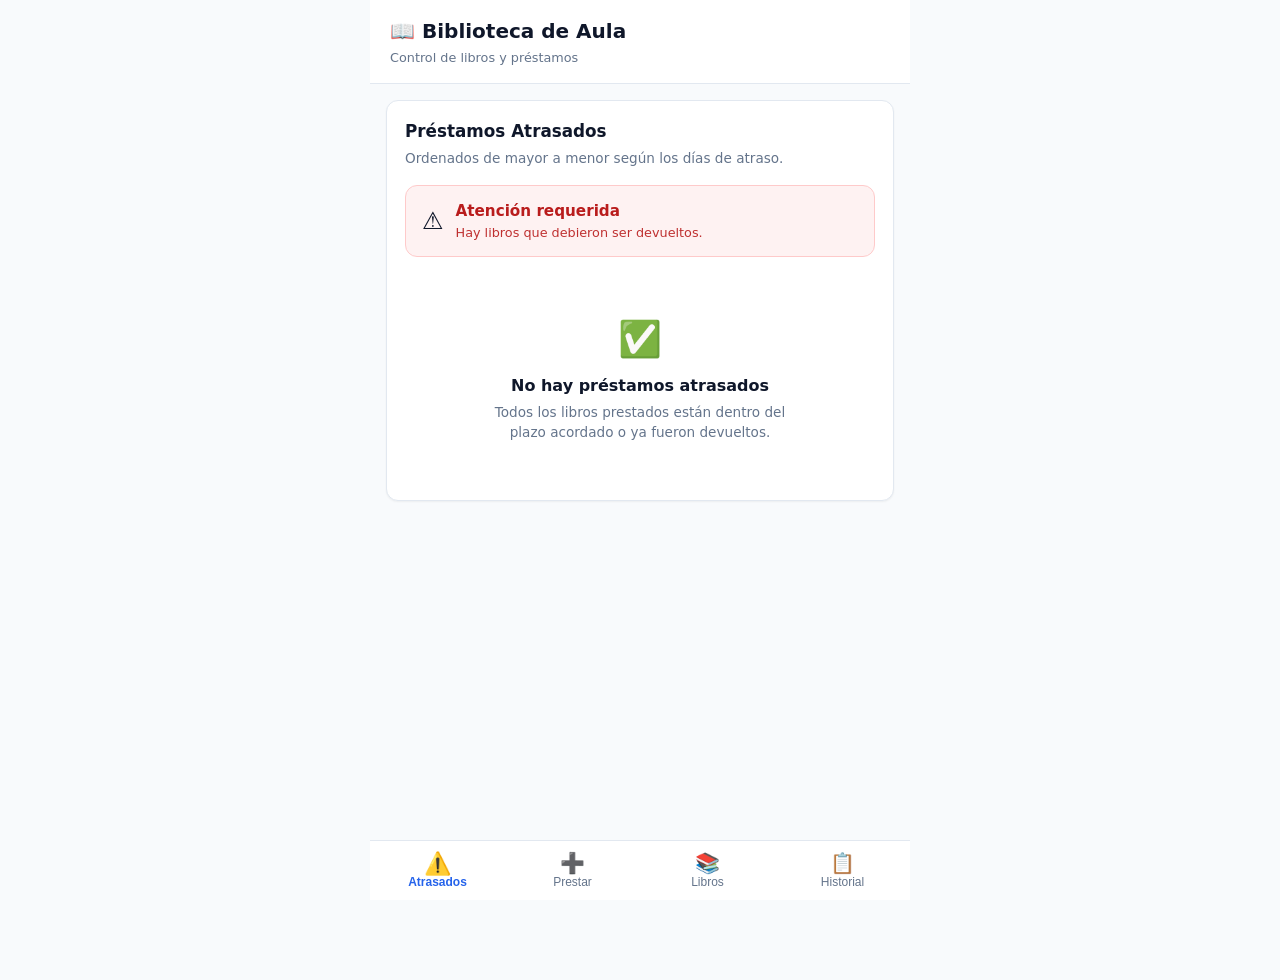
==== index.html @ 641beae8 "feat: initialize library application project Set up project structure, Vite configuration, Tailwind " ====
<!DOCTYPE html>
<html lang="es">
<head>
  <meta charset="UTF-8">
  <meta name="viewport" content="width=device-width, initial-scale=1.0">
  <title>Biblioteca de Aula</title>
  <meta name="description" content="Control de préstamos de libros de aula y seguimiento de atrasos.">
  <meta property="og:title" content="Biblioteca de Aula">
  <meta property="og:description" content="Control de préstamos de libros de aula y seguimiento de atrasos.">
  <meta property="og:type" content="website">
  <meta name="twitter:card" content="summary">

  <!-- Estilos puros sin dependencias externas, listos para GitHub Pages -->
  <link rel="stylesheet" href="./style.css">
</head>
<body>
  <div class="app-container">
    
    <!-- Encabezado principal superior -->
    <header class="header">
      <div class="header-brand">
        <div>
          <h1 class="brand-title">📖 Biblioteca de Aula</h1>
          <p class="brand-subtitle">Control de libros y préstamos</p>
        </div>
        <div id="overdueHeaderBadge" class="overdue-counter-pill hidden">
          <span>⚠️</span>
          <span id="overdueCountText">0 atrasados</span>
        </div>
      </div>
    </header>

    <!-- Notificación emergente temporal (Toast) -->
    <div id="toast" class="toast" role="status" aria-live="polite"></div>

    <!-- Contenido de las Vistas -->
    <main class="main-content">
      
      <!-- ==========================================
           VISTA 1: PRÉSTAMOS ATRASADOS
           ========================================== -->
      <section id="view-atrasados" class="view-panel active">
        <div class="card">
          <h2 class="card-title">Préstamos Atrasados</h2>
          <p class="card-subtitle">Ordenados de mayor a menor según los días de atraso.</p>

          <div id="atrasadosBanner" class="overdue-banner hidden">
            <div class="overdue-banner-icon">⚠️</div>
            <div class="overdue-banner-text">
              <h4 id="atrasadosBannerTitle">Atención requerida</h4>
              <p id="atrasadosBannerDesc">Hay libros que debieron ser devueltos.</p>
            </div>
          </div>

          <!-- Contenedor dinámico de la lista de atrasados -->
          <div id="listaAtrasadosContainer">
            <!-- Se renderiza desde app.js -->
          </div>
        </div>
      </section>

      <!-- ==========================================
           VISTA 2: PRESTAR LIBRO
           ========================================== -->
      <section id="view-prestar" class="view-panel">
        <div class="card">
          <h2 class="card-title">Nuevo Préstamo</h2>
          <p class="card-subtitle">Registrá el préstamo a un estudiante o docente.</p>

          <form id="formPrestar" novalidate>
            <!-- Selección de libro disponible -->
            <div class="form-group">
              <label for="prestamoLibroSelect" class="form-label">
                Libro a prestar <span class="required">*</span>
              </label>
              <select id="prestamoLibroSelect" class="form-select" required>
                <option value="" disabled selected>Seleccioná un libro disponible...</option>
              </select>
              <small id="prestamoLibroHelp" class="item-meta" style="margin-top: 4px; display: block;">
                <!-- Aviso si no hay libros -->
              </small>
            </div>

            <!-- Nombre de la persona -->
            <div class="form-group">
              <label for="prestamoPersona" class="form-label">
                Nombre de la persona <span class="required">*</span>
              </label>
              <input 
                type="text" 
                id="prestamoPersona" 
                class="form-input" 
                placeholder="Ej. Ana García" 
                required 
                autocomplete="off"
              >
            </div>

            <!-- Fechas de préstamo y devolución -->
            <div class="form-row">
              <div class="form-group">
                <label for="prestamoFechaInicio" class="form-label">
                  Fecha de préstamo <span class="required">*</span>
                </label>
                <input 
                  type="date" 
                  id="prestamoFechaInicio" 
                  class="form-input" 
                  required
                >
              </div>

              <div class="form-group">
                <label for="prestamoFechaFin" class="form-label">
                  Fecha de devolución <span class="required">*</span>
                </label>
                <input 
                  type="date" 
                  id="prestamoFechaFin" 
                  class="form-input" 
                  required
                >
              </div>
            </div>

            <!-- Atajos rápidos para fechas útiles en móvil -->
            <div class="form-group">
              <span class="form-label" style="font-size: 0.75rem; color: var(--text-muted);">Atajos para fecha de devolución:</span>
              <div class="date-quick-actions">
                <button type="button" class="btn-quick" id="btnDevAyer">Ayer (para probar atraso)</button>
                <button type="button" class="btn-quick" id="btnDev7Dias">+7 días</button>
                <button type="button" class="btn-quick" id="btnDev14Dias">+14 días</button>
              </div>
            </div>

            <button type="submit" class="btn btn-primary" id="btnGuardarPrestamo">
              Confirmar Préstamo
            </button>
          </form>
        </div>
      </section>

      <!-- ==========================================
           VISTA 3: REGISTRO Y CATÁLOGO DE LIBROS
           ========================================== -->
      <section id="view-libros" class="view-panel">
        <!-- Formulario de nuevo libro -->
        <div class="card">
          <h2 class="card-title">Registrar Libro</h2>
          <p class="card-subtitle">Ingresá los datos del libro para el inventario de aula.</p>

          <form id="formLibro" novalidate>
            <div class="form-row">
              <div class="form-group">
                <label for="libroCodigo" class="form-label">
                  Código <span class="required">*</span>
                </label>
                <input 
                  type="text" 
                  id="libroCodigo" 
                  class="form-input" 
                  placeholder="Ej. LIB-001" 
                  required 
                  autocomplete="off"
                >
              </div>

              <div class="form-group">
                <label for="libroEstado" class="form-label">
                  Estado <span class="required">*</span>
                </label>
                <select id="libroEstado" class="form-select" required>
                  <option value="bueno">Bueno</option>
                  <option value="regular">Regular</option>
                  <option value="dañado">Dañado</option>
                </select>
              </div>
            </div>

            <div class="form-group">
              <label for="libroTitulo" class="form-label">
                Título del libro <span class="required">*</span>
              </label>
              <input 
                type="text" 
                id="libroTitulo" 
                class="form-input" 
                placeholder="Ej. Cien años de soledad" 
                required 
                autocomplete="off"
              >
            </div>

            <div class="form-group">
              <label for="libroAutor" class="form-label">
                Autor <span class="required">*</span>
              </label>
              <input 
                type="text" 
                id="libroAutor" 
                class="form-input" 
                placeholder="Ej. Gabriel García Márquez" 
                required 
                autocomplete="off"
              >
            </div>

            <button type="submit" class="btn btn-primary" id="btnGuardarLibro">
              Guardar Libro
            </button>
          </form>
        </div>

        <!-- Inventario de libros registrados -->
        <div class="card">
          <div style="display: flex; justify-content: space-between; align-items: center; margin-bottom: 12px;">
            <h3 class="card-title" style="margin-bottom: 0;">Libros en el Aula</h3>
            <span id="totalLibrosCount" class="item-meta">0 libros</span>
          </div>
          <div id="listaLibrosContainer">
            <!-- Se renderiza desde app.js -->
          </div>
        </div>
      </section>

      <!-- ==========================================
           VISTA 4: TODOS LOS PRÉSTAMOS (ACTIVOS / HISTORIAL)
           ========================================== -->
      <section id="view-prestamos" class="view-panel">
        <div class="card">
          <h2 class="card-title">Gestión de Préstamos</h2>
          <p class="card-subtitle">Marcá devoluciones y revisá el historial.</p>
          
          <div id="listaTodosPrestamosContainer">
            <!-- Se renderiza desde app.js -->
          </div>
        </div>
      </section>

    </main>

    <!-- Barra de navegación táctil inferior (Bottom Nav) -->
    <nav class="bottom-nav" aria-label="Navegación principal">
      <button type="button" class="nav-tab active" data-view="view-atrasados">
        <span class="tab-icon">⚠️</span>
        <span>Atrasados</span>
        <span id="tabBadgeAtrasados" class="tab-badge hidden">0</span>
      </button>

      <button type="button" class="nav-tab" data-view="view-prestar">
        <span class="tab-icon">➕</span>
        <span>Prestar</span>
      </button>

      <button type="button" class="nav-tab" data-view="view-libros">
        <span class="tab-icon">📚</span>
        <span>Libros</span>
      </button>

      <button type="button" class="nav-tab" data-view="view-prestamos">
        <span class="tab-icon">📋</span>
        <span>Historial</span>
      </button>
    </nav>

  </div>

  <!-- Lógica en JavaScript puro, sin frameworks y sin transpilación -->
  <script src="./app.js"></script>
</body>
</html>
---- style.css ----
/* ==========================================================================
   Biblioteca de Aula - Estilos CSS Puros (style.css)
   Diseñado específicamente para verse bien en celulares y computadoras
   Sin frameworks pesados, 100% compatible con GitHub Pages
   ========================================================================== */

:root {
  /* Paleta de colores sobria y accesible */
  --bg-app: #f8fafc;
  --surface: #ffffff;
  --surface-alt: #f1f5f9;
  --border: #e2e8f0;
  --border-focus: #3b82f6;
  
  --text-main: #0f172a;
  --text-muted: #64748b;
  --text-light: #94a3b8;

  --primary: #2563eb;
  --primary-hover: #1d4ed8;
  --primary-contrast: #ffffff;

  --danger-bg: #fef2f2;
  --danger-text: #b91c1c;
  --danger-border: #fecaca;
  --danger-badge: #dc2626;

  --warning-bg: #fffbeb;
  --warning-text: #b45309;
  --warning-border: #fde68a;

  --success-bg: #f0fdf4;
  --success-text: #15803d;
  --success-border: #bbf7d0;

  --shadow-sm: 0 1px 2px 0 rgb(0 0 0 / 0.05);
  --shadow-md: 0 4px 6px -1px rgb(0 0 0 / 0.08), 0 2px 4px -2px rgb(0 0 0 / 0.05);

  --radius-sm: 8px;
  --radius-md: 12px;
  --radius-lg: 16px;
  
  --font-sans: system-ui, -apple-system, BlinkMacSystemFont, "Segoe UI", Roboto, "Helvetica Neue", Arial, sans-serif;
  --font-mono: ui-monospace, SFMono-Regular, Menlo, Monaco, Consolas, monospace;
}

/* Reset básico y prevención de zoom molesto en iOS */
* {
  box-sizing: border-box;
  margin: 0;
  padding: 0;
}

body {
  font-family: var(--font-sans);
  background-color: var(--bg-app);
  color: var(--text-main);
  line-height: 1.5;
  -webkit-font-smoothing: antialiased;
  padding-bottom: 80px; /* Espacio para no tapar contenido con la barra inferior en celular */
}

/* Contenedor central adaptable */
.app-container {
  max-width: 540px; /* Tamaño ideal tipo smartphone o centrado en escritorio */
  margin: 0 auto;
  min-height: 100vh;
  display: flex;
  flex-direction: column;
}

/* Encabezado superior */
.header {
  background-color: var(--surface);
  border-bottom: 1px solid var(--border);
  padding: 16px 20px;
  position: sticky;
  top: 0;
  z-index: 20;
}

.header-brand {
  display: flex;
  align-items: center;
  justify-content: space-between;
}

.brand-title {
  font-size: 1.25rem;
  font-weight: 700;
  color: var(--text-main);
  display: flex;
  align-items: center;
  gap: 8px;
}

.brand-subtitle {
  font-size: 0.8rem;
  color: var(--text-muted);
  margin-top: 2px;
}

.overdue-counter-pill {
  background-color: var(--danger-bg);
  color: var(--danger-text);
  border: 1px solid var(--danger-border);
  font-size: 0.8rem;
  font-weight: 600;
  padding: 4px 10px;
  border-radius: 9999px;
  display: inline-flex;
  align-items: center;
  gap: 6px;
}

.overdue-counter-pill.hidden {
  display: none;
}

/* Contenido principal */
.main-content {
  padding: 16px;
  flex: 1;
}

/* Vistas / Secciones */
.view-panel {
  display: none;
  animation: fadeIn 0.15s ease-out;
}

.view-panel.active {
  display: block;
}

@keyframes fadeIn {
  from { opacity: 0; transform: translateY(4px); }
  to { opacity: 1; transform: translateY(0); }
}

/* Tarjetas */
.card {
  background-color: var(--surface);
  border: 1px solid var(--border);
  border-radius: var(--radius-md);
  padding: 18px;
  margin-bottom: 16px;
  box-shadow: var(--shadow-sm);
}

.card-title {
  font-size: 1.05rem;
  font-weight: 600;
  color: var(--text-main);
  margin-bottom: 4px;
}

.card-subtitle {
  font-size: 0.85rem;
  color: var(--text-muted);
  margin-bottom: 16px;
}

/* Formularios y campos de entrada */
.form-group {
  margin-bottom: 14px;
}

.form-label {
  display: block;
  font-size: 0.875rem;
  font-weight: 500;
  color: var(--text-main);
  margin-bottom: 6px;
}

.form-label .required {
  color: var(--danger-badge);
}

/* Inputs con font-size de 16px mínimo para evitar que Safari en iOS haga zoom al tocarlos */
.form-input,
.form-select {
  width: 100%;
  font-size: 16px;
  font-family: inherit;
  padding: 10px 12px;
  border: 1px solid var(--border);
  border-radius: var(--radius-sm);
  background-color: var(--surface);
  color: var(--text-main);
  transition: border-color 0.15s ease;
  min-height: 44px; /* Hitbox táctil recomendada para celular */
}

.form-input:focus,
.form-select:focus {
  outline: none;
  border-color: var(--border-focus);
  box-shadow: 0 0 0 3px rgba(59, 130, 246, 0.15);
}

.form-row {
  display: grid;
  grid-template-columns: 1fr 1fr;
  gap: 12px;
}

/* Atajos rápidos para fechas en móvil */
.date-quick-actions {
  display: flex;
  gap: 8px;
  margin-top: 6px;
  flex-wrap: wrap;
}

.btn-quick {
  background: var(--surface-alt);
  border: 1px solid var(--border);
  color: var(--text-muted);
  font-size: 0.75rem;
  padding: 4px 8px;
  border-radius: var(--radius-sm);
  cursor: pointer;
  min-height: 32px;
}

.btn-quick:active {
  background: var(--border);
}

/* Botones principales y secundarios (tamaño táctil mínimo 44px) */
.btn {
  display: inline-flex;
  align-items: center;
  justify-content: center;
  width: 100%;
  min-height: 46px;
  padding: 10px 16px;
  font-size: 0.95rem;
  font-weight: 600;
  border-radius: var(--radius-sm);
  border: none;
  cursor: pointer;
  transition: background-color 0.15s ease, transform 0.05s ease;
  text-decoration: none;
}

.btn:active {
  transform: scale(0.99);
}

.btn-primary {
  background-color: var(--primary);
  color: var(--primary-contrast);
}

.btn-primary:hover {
  background-color: var(--primary-hover);
}

.btn-outline {
  background-color: transparent;
  border: 1px solid var(--border);
  color: var(--text-main);
}

.btn-outline:active {
  background-color: var(--surface-alt);
}

.btn-success {
  background-color: var(--success-bg);
  border: 1px solid var(--success-border);
  color: var(--success-text);
  font-size: 0.85rem;
  min-height: 38px;
  width: auto;
  padding: 6px 12px;
}

.btn-success:active {
  background-color: #dcfce7;
}

/* Notificación flotante de feedback */
.toast {
  position: fixed;
  top: 16px;
  left: 50%;
  transform: translateX(-50%);
  background-color: #1e293b;
  color: #ffffff;
  padding: 10px 18px;
  border-radius: 9999px;
  font-size: 0.875rem;
  font-weight: 500;
  box-shadow: var(--shadow-md);
  z-index: 100;
  opacity: 0;
  pointer-events: none;
  transition: opacity 0.2s ease, top 0.2s ease;
}

.toast.show {
  opacity: 1;
  top: 24px;
}

/* Lista de Atrasados */
.overdue-banner {
  background-color: var(--danger-bg);
  border: 1px solid var(--danger-border);
  border-radius: var(--radius-md);
  padding: 14px 16px;
  margin-bottom: 16px;
  display: flex;
  align-items: center;
  gap: 12px;
}

.overdue-banner-icon {
  font-size: 1.5rem;
  line-height: 1;
}

.overdue-banner-text h4 {
  font-size: 0.95rem;
  font-weight: 700;
  color: var(--danger-text);
}

.overdue-banner-text p {
  font-size: 0.8rem;
  color: var(--danger-text);
  opacity: 0.9;
}

/* Ítems de listas (Libros, Préstamos, Atrasos) */
.item-card {
  background-color: var(--surface);
  border: 1px solid var(--border);
  border-radius: var(--radius-md);
  padding: 14px;
  margin-bottom: 10px;
  display: flex;
  flex-direction: column;
  gap: 10px;
  box-shadow: var(--shadow-sm);
}

.item-card.is-overdue {
  border-left: 5px solid var(--danger-badge);
}

.item-header {
  display: flex;
  align-items: flex-start;
  justify-content: space-between;
  gap: 8px;
}

.item-title {
  font-size: 0.95rem;
  font-weight: 600;
  color: var(--text-main);
  line-height: 1.3;
}

.item-badge-danger {
  background-color: var(--danger-bg);
  color: var(--danger-badge);
  border: 1px solid var(--danger-border);
  font-weight: 700;
  font-size: 0.8rem;
  padding: 3px 8px;
  border-radius: 6px;
  white-space: nowrap;
  font-variant-numeric: tabular-nums;
}

.item-meta {
  font-size: 0.825rem;
  color: var(--text-muted);
  display: flex;
  flex-wrap: wrap;
  align-items: center;
  gap: 6px;
}

.item-meta-separator {
  color: var(--text-light);
}

.code-tag {
  font-family: var(--font-mono);
  background: var(--surface-alt);
  padding: 1px 6px;
  border-radius: 4px;
  font-size: 0.8rem;
  color: var(--text-main);
  border: 1px solid var(--border);
}

/* Estado de los libros */
.status-badge {
  font-size: 0.75rem;
  font-weight: 600;
  padding: 2px 8px;
  border-radius: 4px;
  text-transform: capitalize;
}

.status-bueno {
  background-color: var(--success-bg);
  color: var(--success-text);
  border: 1px solid var(--success-border);
}

.status-regular {
  background-color: var(--warning-bg);
  color: var(--warning-text);
  border: 1px solid var(--warning-border);
}

.status-dañado {
  background-color: var(--danger-bg);
  color: var(--danger-text);
  border: 1px solid var(--danger-border);
}

.item-actions {
  display: flex;
  justify-content: flex-end;
  border-top: 1px solid var(--surface-alt);
  padding-top: 8px;
  margin-top: 2px;
}

/* Estados vacíos */
.empty-state {
  text-align: center;
  padding: 40px 20px;
  color: var(--text-muted);
}

.empty-state-icon {
  font-size: 2.2rem;
  margin-bottom: 8px;
}

.empty-state-title {
  font-size: 1rem;
  font-weight: 600;
  color: var(--text-main);
  margin-bottom: 4px;
}

.empty-state-desc {
  font-size: 0.85rem;
  max-width: 320px;
  margin: 0 auto;
}

/* Barra de navegación inferior móvil (Bottom Nav Bar) */
.bottom-nav {
  position: fixed;
  bottom: 0;
  left: 0;
  right: 0;
  background-color: var(--surface);
  border-top: 1px solid var(--border);
  display: grid;
  grid-template-columns: repeat(4, 1fr);
  height: 60px;
  z-index: 30;
  max-width: 540px;
  margin: 0 auto;
}

.nav-tab {
  background: none;
  border: none;
  color: var(--text-muted);
  display: flex;
  flex-direction: column;
  align-items: center;
  justify-content: center;
  font-size: 0.75rem;
  font-weight: 500;
  cursor: pointer;
  padding: 6px 2px;
  position: relative;
  transition: color 0.15s ease;
  min-height: 48px;
}

.nav-tab .tab-icon {
  font-size: 1.25rem;
  line-height: 1;
  margin-bottom: 2px;
}

.nav-tab.active {
  color: var(--primary);
  font-weight: 700;
}

.nav-tab.active .tab-icon {
  transform: scale(1.1);
}

/* Badge de atrasos en la pestaña */
.tab-badge {
  position: absolute;
  top: 4px;
  right: calc(50% - 18px);
  background-color: var(--danger-badge);
  color: #ffffff;
  font-size: 0.7rem;
  font-weight: 700;
  min-width: 18px;
  height: 18px;
  border-radius: 9999px;
  display: flex;
  align-items: center;
  justify-content: center;
  padding: 0 4px;
}

.tab-badge.hidden {
  display: none;
}
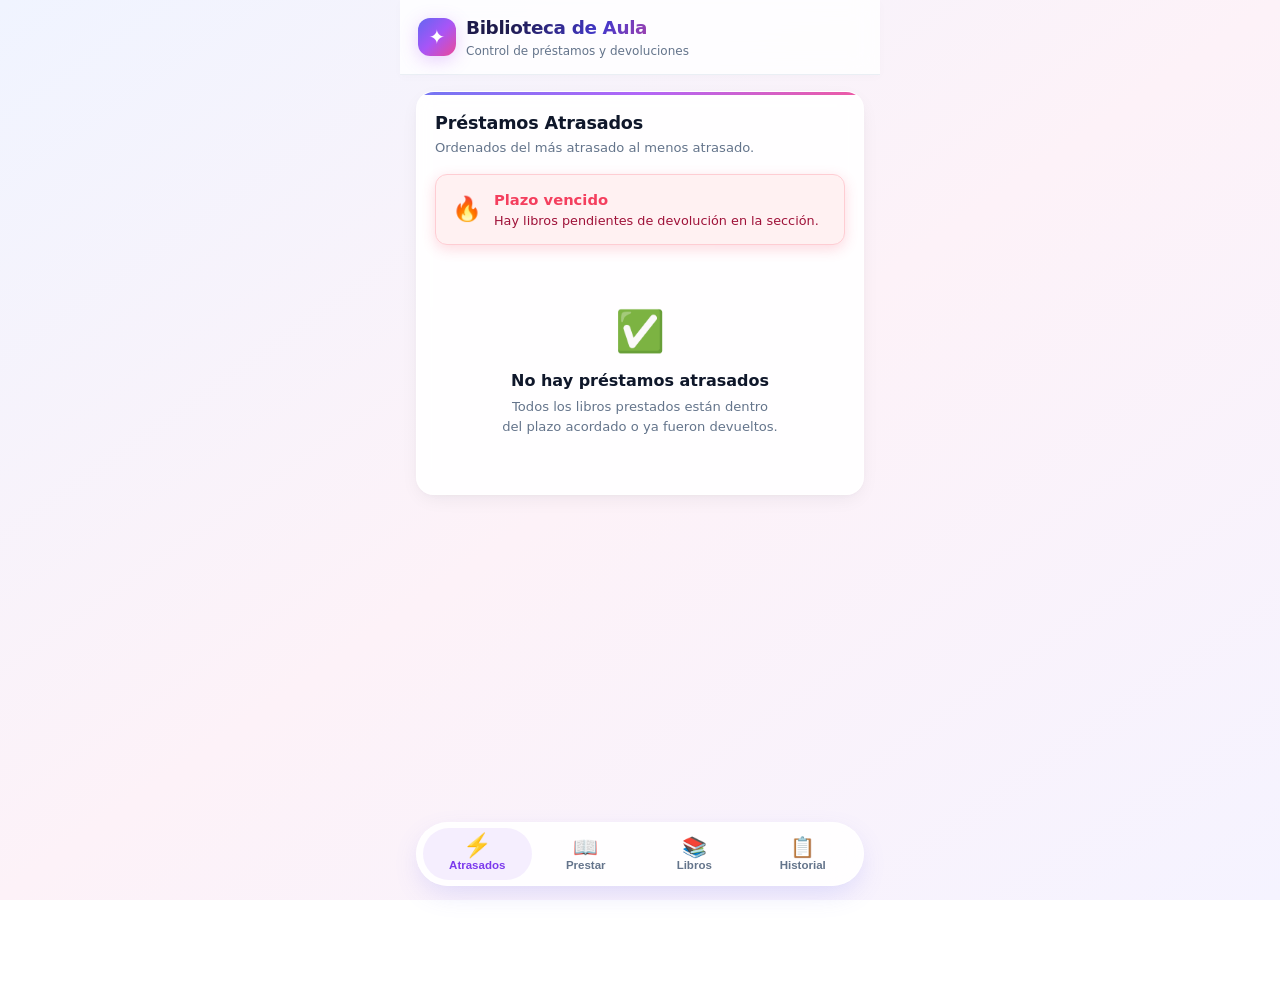
==== commit f2c9b220: "feat: redesign UI with modern anime aesthetic Update the interface to a mobile-first, anime-inspired" ====
--- a/index.html
+++ b/index.html
@@ -2,13 +2,19 @@
 <html lang="es">
 <head>
   <meta charset="UTF-8">
-  <meta name="viewport" content="width=device-width, initial-scale=1.0">
+  <meta name="viewport" content="width=device-width, initial-scale=1.0, maximum-scale=1.0, user-scalable=no">
   <title>Biblioteca de Aula</title>
-  <meta name="description" content="Control de préstamos de libros de aula y seguimiento de atrasos.">
+  <meta name="description" content="Control de libros de aula y seguimiento de atrasos con estética anime moderna.">
   <meta property="og:title" content="Biblioteca de Aula">
-  <meta property="og:description" content="Control de préstamos de libros de aula y seguimiento de atrasos.">
+  <meta property="og:description" content="Control de libros de aula y seguimiento de atrasos con estética anime moderna.">
   <meta property="og:type" content="website">
   <meta name="twitter:card" content="summary">
+
+  <!-- Configuración Android Web App / PWA Ready -->
+  <meta name="theme-color" content="#7c3aed">
+  <meta name="mobile-web-app-capable" content="yes">
+  <meta name="apple-mobile-web-app-capable" content="yes">
+  <meta name="apple-mobile-web-app-status-bar-style" content="default">
 
   <!-- Estilos puros sin dependencias externas, listos para GitHub Pages -->
   <link rel="stylesheet" href="./style.css">
@@ -16,21 +22,24 @@
 <body>
   <div class="app-container">
     
-    <!-- Encabezado principal superior -->
+    <!-- Encabezado superior Android Top App Bar -->
     <header class="header">
       <div class="header-brand">
-        <div>
-          <h1 class="brand-title">📖 Biblioteca de Aula</h1>
-          <p class="brand-subtitle">Control de libros y préstamos</p>
+        <div class="brand-wrapper">
+          <div class="brand-icon-anime" aria-hidden="true">✦</div>
+          <div>
+            <h1 class="brand-title">Biblioteca de Aula</h1>
+            <p class="brand-subtitle">Control de préstamos y devoluciones</p>
+          </div>
         </div>
         <div id="overdueHeaderBadge" class="overdue-counter-pill hidden">
-          <span>⚠️</span>
+          <span>⚡</span>
           <span id="overdueCountText">0 atrasados</span>
         </div>
       </div>
     </header>
 
-    <!-- Notificación emergente temporal (Toast) -->
+    <!-- Notificación emergente flotante (Toast) -->
     <div id="toast" class="toast" role="status" aria-live="polite"></div>
 
     <!-- Contenido de las Vistas -->
@@ -42,19 +51,19 @@
       <section id="view-atrasados" class="view-panel active">
         <div class="card">
           <h2 class="card-title">Préstamos Atrasados</h2>
-          <p class="card-subtitle">Ordenados de mayor a menor según los días de atraso.</p>
+          <p class="card-subtitle">Ordenados del más atrasado al menos atrasado.</p>
 
           <div id="atrasadosBanner" class="overdue-banner hidden">
-            <div class="overdue-banner-icon">⚠️</div>
+            <div class="overdue-banner-icon">🔥</div>
             <div class="overdue-banner-text">
-              <h4 id="atrasadosBannerTitle">Atención requerida</h4>
-              <p id="atrasadosBannerDesc">Hay libros que debieron ser devueltos.</p>
+              <h4 id="atrasadosBannerTitle">Plazo vencido</h4>
+              <p id="atrasadosBannerDesc">Hay libros pendientes de devolución en la sección.</p>
             </div>
           </div>
 
           <!-- Contenedor dinámico de la lista de atrasados -->
           <div id="listaAtrasadosContainer">
-            <!-- Se renderiza desde app.js -->
+            <!-- Renderizado dinámicamente desde app.js -->
           </div>
         </div>
       </section>
@@ -65,7 +74,7 @@
       <section id="view-prestar" class="view-panel">
         <div class="card">
           <h2 class="card-title">Nuevo Préstamo</h2>
-          <p class="card-subtitle">Registrá el préstamo a un estudiante o docente.</p>
+          <p class="card-subtitle">Asigná un libro disponible a un estudiante.</p>
 
           <form id="formPrestar" novalidate>
             <!-- Selección de libro disponible -->
@@ -77,7 +86,7 @@
                 <option value="" disabled selected>Seleccioná un libro disponible...</option>
               </select>
               <small id="prestamoLibroHelp" class="item-meta" style="margin-top: 4px; display: block;">
-                <!-- Aviso si no hay libros -->
+                <!-- Aviso de disponibilidad -->
               </small>
             </div>
 
@@ -125,9 +134,9 @@
 
             <!-- Atajos rápidos para fechas útiles en móvil -->
             <div class="form-group">
-              <span class="form-label" style="font-size: 0.75rem; color: var(--text-muted);">Atajos para fecha de devolución:</span>
+              <span class="form-label" style="font-size: 0.75rem; color: var(--text-muted);">Atajos rápidos de devolución:</span>
               <div class="date-quick-actions">
-                <button type="button" class="btn-quick" id="btnDevAyer">Ayer (para probar atraso)</button>
+                <button type="button" class="btn-quick" id="btnDevAyer">Ayer (probar atraso)</button>
                 <button type="button" class="btn-quick" id="btnDev7Dias">+7 días</button>
                 <button type="button" class="btn-quick" id="btnDev14Dias">+14 días</button>
               </div>
@@ -147,7 +156,7 @@
         <!-- Formulario de nuevo libro -->
         <div class="card">
           <h2 class="card-title">Registrar Libro</h2>
-          <p class="card-subtitle">Ingresá los datos del libro para el inventario de aula.</p>
+          <p class="card-subtitle">Añadí un nuevo ejemplar al catálogo del aula.</p>
 
           <form id="formLibro" novalidate>
             <div class="form-row">
@@ -214,41 +223,41 @@
         <!-- Inventario de libros registrados -->
         <div class="card">
           <div style="display: flex; justify-content: space-between; align-items: center; margin-bottom: 12px;">
-            <h3 class="card-title" style="margin-bottom: 0;">Libros en el Aula</h3>
+            <h3 class="card-title" style="margin-bottom: 0;">Libros del Aula</h3>
             <span id="totalLibrosCount" class="item-meta">0 libros</span>
           </div>
           <div id="listaLibrosContainer">
-            <!-- Se renderiza desde app.js -->
-          </div>
-        </div>
-      </section>
-
-      <!-- ==========================================
-           VISTA 4: TODOS LOS PRÉSTAMOS (ACTIVOS / HISTORIAL)
+            <!-- Renderizado dinámicamente desde app.js -->
+          </div>
+        </div>
+      </section>
+
+      <!-- ==========================================
+           VISTA 4: TODOS LOS PRÉSTAMOS (HISTORIAL / ACTIVOS)
            ========================================== -->
       <section id="view-prestamos" class="view-panel">
         <div class="card">
           <h2 class="card-title">Gestión de Préstamos</h2>
-          <p class="card-subtitle">Marcá devoluciones y revisá el historial.</p>
+          <p class="card-subtitle">Marcá devoluciones y visualizá el historial.</p>
           
           <div id="listaTodosPrestamosContainer">
-            <!-- Se renderiza desde app.js -->
+            <!-- Renderizado dinámicamente desde app.js -->
           </div>
         </div>
       </section>
 
     </main>
 
-    <!-- Barra de navegación táctil inferior (Bottom Nav) -->
+    <!-- Barra de navegación táctil estilo Android Floating Pill -->
     <nav class="bottom-nav" aria-label="Navegación principal">
       <button type="button" class="nav-tab active" data-view="view-atrasados">
-        <span class="tab-icon">⚠️</span>
+        <span class="tab-icon">⚡</span>
         <span>Atrasados</span>
         <span id="tabBadgeAtrasados" class="tab-badge hidden">0</span>
       </button>
 
       <button type="button" class="nav-tab" data-view="view-prestar">
-        <span class="tab-icon">➕</span>
+        <span class="tab-icon">📖</span>
         <span>Prestar</span>
       </button>
 
@@ -265,7 +274,7 @@
 
   </div>
 
-  <!-- Lógica en JavaScript puro, sin frameworks y sin transpilación -->
+  <!-- Lógica en JavaScript puro, sin dependencias y sin transpilación -->
   <script src="./app.js"></script>
 </body>
 </html>
--- a/style.css
+++ b/style.css
@@ -1,82 +1,93 @@
 /* ==========================================================================
-   Biblioteca de Aula - Estilos CSS Puros (style.css)
-   Diseñado específicamente para verse bien en celulares y computadoras
-   Sin frameworks pesados, 100% compatible con GitHub Pages
+   Biblioteca de Aula - Estilos Android Innovador / Estilo Anime Moderno
+   Inspirado en interfaces anime contemporáneas (Makoto Shinkai / Persona UI / Cyber-Chic)
+   Optimizada para Android (PWA/Mobile First), táctil y fluida.
    ========================================================================== */
 
 :root {
-  /* Paleta de colores sobria y accesible */
-  --bg-app: #f8fafc;
-  --surface: #ffffff;
-  --surface-alt: #f1f5f9;
-  --border: #e2e8f0;
-  --border-focus: #3b82f6;
-  
+  /* Paleta Anime Moderno: Fondos sutiles, Sakura Pink, Electric Indigo & Mint */
+  --bg-gradient: linear-gradient(145deg, #f0f4ff 0%, #fdf2f8 50%, #f5f3ff 100%);
+  --surface: rgba(255, 255, 255, 0.92);
+  --surface-solid: #ffffff;
+  --surface-glass: rgba(255, 255, 255, 0.78);
+  --border-subtle: rgba(226, 232, 240, 0.85);
+  --border-anime: rgba(147, 51, 234, 0.2);
+
   --text-main: #0f172a;
   --text-muted: #64748b;
   --text-light: #94a3b8;
 
-  --primary: #2563eb;
-  --primary-hover: #1d4ed8;
-  --primary-contrast: #ffffff;
-
-  --danger-bg: #fef2f2;
-  --danger-text: #b91c1c;
-  --danger-border: #fecaca;
-  --danger-badge: #dc2626;
-
+  /* Colores temáticos Anime */
+  --anime-purple: #7c3aed;
+  --anime-pink: #ec4899;
+  --anime-cyan: #06b6d4;
+  --anime-gradient: linear-gradient(135deg, #6366f1 0%, #a855f7 50%, #ec4899 100%);
+  --anime-glow: 0 4px 18px rgba(168, 85, 247, 0.28);
+
+  /* Estados */
+  --danger-main: #f43f5e;
+  --danger-bg: #fff1f2;
+  --danger-border: #fecdd3;
+  --danger-glow: 0 4px 14px rgba(244, 63, 94, 0.2);
+
+  --success-main: #10b981;
+  --success-bg: #ecfdf5;
+  --success-border: #a7f3d0;
+
+  --warning-main: #f59e0b;
   --warning-bg: #fffbeb;
-  --warning-text: #b45309;
   --warning-border: #fde68a;
 
-  --success-bg: #f0fdf4;
-  --success-text: #15803d;
-  --success-border: #bbf7d0;
-
-  --shadow-sm: 0 1px 2px 0 rgb(0 0 0 / 0.05);
-  --shadow-md: 0 4px 6px -1px rgb(0 0 0 / 0.08), 0 2px 4px -2px rgb(0 0 0 / 0.05);
-
-  --radius-sm: 8px;
-  --radius-md: 12px;
-  --radius-lg: 16px;
-  
-  --font-sans: system-ui, -apple-system, BlinkMacSystemFont, "Segoe UI", Roboto, "Helvetica Neue", Arial, sans-serif;
-  --font-mono: ui-monospace, SFMono-Regular, Menlo, Monaco, Consolas, monospace;
-}
-
-/* Reset básico y prevención de zoom molesto en iOS */
+  --radius-xs: 8px;
+  --radius-sm: 12px;
+  --radius-md: 18px;
+  --radius-lg: 24px;
+  --radius-pill: 9999px;
+
+  --shadow-card: 0 6px 20px -4px rgba(15, 23, 42, 0.07), 0 2px 8px -2px rgba(15, 23, 42, 0.04);
+  --shadow-floating: 0 10px 28px -6px rgba(99, 102, 241, 0.22);
+}
+
+/* Reset táctil para Android */
 * {
   box-sizing: border-box;
   margin: 0;
   padding: 0;
+  -webkit-tap-highlight-color: transparent;
 }
 
 body {
-  font-family: var(--font-sans);
-  background-color: var(--bg-app);
+  font-family: system-ui, -apple-system, BlinkMacSystemFont, "Segoe UI", Roboto, "Helvetica Neue", Arial, sans-serif;
+  background: var(--bg-gradient);
+  background-attachment: fixed;
   color: var(--text-main);
+  min-height: 100vh;
   line-height: 1.5;
   -webkit-font-smoothing: antialiased;
-  padding-bottom: 80px; /* Espacio para no tapar contenido con la barra inferior en celular */
-}
-
-/* Contenedor central adaptable */
+  padding-bottom: 96px; /* Espacio para barra de navegación flotante estilo Android */
+}
+
+/* Contenedor central Android */
 .app-container {
-  max-width: 540px; /* Tamaño ideal tipo smartphone o centrado en escritorio */
+  max-width: 480px;
   margin: 0 auto;
   min-height: 100vh;
   display: flex;
   flex-direction: column;
-}
-
-/* Encabezado superior */
+  position: relative;
+}
+
+/* Top App Bar estilo Android con toque Anime */
 .header {
-  background-color: var(--surface);
-  border-bottom: 1px solid var(--border);
-  padding: 16px 20px;
   position: sticky;
   top: 0;
-  z-index: 20;
+  z-index: 30;
+  backdrop-filter: blur(14px);
+  -webkit-backdrop-filter: blur(14px);
+  background: rgba(255, 255, 255, 0.82);
+  border-bottom: 1px solid rgba(226, 232, 240, 0.7);
+  padding: 14px 18px;
+  box-shadow: 0 2px 10px rgba(0, 0, 0, 0.02);
 }
 
 .header-brand {
@@ -85,119 +96,161 @@
   justify-content: space-between;
 }
 
+.brand-wrapper {
+  display: flex;
+  align-items: center;
+  gap: 10px;
+}
+
+.brand-icon-anime {
+  width: 38px;
+  height: 38px;
+  border-radius: var(--radius-sm);
+  background: var(--anime-gradient);
+  display: flex;
+  align-items: center;
+  justify-content: center;
+  font-size: 1.25rem;
+  box-shadow: var(--anime-glow);
+  color: #ffffff;
+}
+
 .brand-title {
-  font-size: 1.25rem;
+  font-size: 1.15rem;
+  font-weight: 800;
+  letter-spacing: -0.02em;
+  background: linear-gradient(120deg, #1e1b4b 20%, #4338ca 60%, #ec4899 100%);
+  -webkit-background-clip: text;
+  -webkit-text-fill-color: transparent;
+}
+
+.brand-subtitle {
+  font-size: 0.75rem;
+  font-weight: 500;
+  color: var(--text-muted);
+}
+
+.overdue-counter-pill {
+  background: var(--danger-bg);
+  color: var(--danger-main);
+  border: 1px solid var(--danger-border);
+  font-size: 0.78rem;
   font-weight: 700;
-  color: var(--text-main);
-  display: flex;
-  align-items: center;
-  gap: 8px;
-}
-
-.brand-subtitle {
-  font-size: 0.8rem;
-  color: var(--text-muted);
-  margin-top: 2px;
-}
-
-.overdue-counter-pill {
-  background-color: var(--danger-bg);
-  color: var(--danger-text);
-  border: 1px solid var(--danger-border);
-  font-size: 0.8rem;
-  font-weight: 600;
   padding: 4px 10px;
-  border-radius: 9999px;
+  border-radius: var(--radius-pill);
   display: inline-flex;
   align-items: center;
   gap: 6px;
+  box-shadow: var(--danger-glow);
+  animation: pulseAnime 2s infinite ease-in-out;
 }
 
 .overdue-counter-pill.hidden {
   display: none;
 }
 
-/* Contenido principal */
+@keyframes pulseAnime {
+  0%, 100% { transform: scale(1); }
+  50% { transform: scale(1.04); }
+}
+
+/* Área de contenido */
 .main-content {
   padding: 16px;
   flex: 1;
 }
 
-/* Vistas / Secciones */
+/* Paneles de vista */
 .view-panel {
   display: none;
-  animation: fadeIn 0.15s ease-out;
+  animation: slideFadeAnime 0.22s cubic-bezier(0.16, 1, 0.3, 1);
 }
 
 .view-panel.active {
   display: block;
 }
 
-@keyframes fadeIn {
-  from { opacity: 0; transform: translateY(4px); }
+@keyframes slideFadeAnime {
+  from { opacity: 0; transform: translateY(8px); }
   to { opacity: 1; transform: translateY(0); }
 }
 
-/* Tarjetas */
+/* Tarjetas Android Glassmorphism con bordes anime suaves */
 .card {
-  background-color: var(--surface);
-  border: 1px solid var(--border);
+  background: var(--surface);
+  backdrop-filter: blur(10px);
+  -webkit-backdrop-filter: blur(10px);
+  border: 1px solid rgba(255, 255, 255, 0.8);
   border-radius: var(--radius-md);
   padding: 18px;
   margin-bottom: 16px;
-  box-shadow: var(--shadow-sm);
+  box-shadow: var(--shadow-card);
+  position: relative;
+  overflow: hidden;
+}
+
+.card::before {
+  content: "";
+  position: absolute;
+  top: 0;
+  left: 0;
+  right: 0;
+  height: 3px;
+  background: var(--anime-gradient);
+  opacity: 0.9;
 }
 
 .card-title {
-  font-size: 1.05rem;
+  font-size: 1.1rem;
+  font-weight: 800;
+  color: var(--text-main);
+  letter-spacing: -0.01em;
+  margin-bottom: 2px;
+}
+
+.card-subtitle {
+  font-size: 0.82rem;
+  color: var(--text-muted);
+  margin-bottom: 16px;
+}
+
+/* Inputs y Selects táctiles estilo Android */
+.form-group {
+  margin-bottom: 14px;
+}
+
+.form-label {
+  display: block;
+  font-size: 0.82rem;
   font-weight: 600;
   color: var(--text-main);
-  margin-bottom: 4px;
-}
-
-.card-subtitle {
-  font-size: 0.85rem;
-  color: var(--text-muted);
-  margin-bottom: 16px;
-}
-
-/* Formularios y campos de entrada */
-.form-group {
-  margin-bottom: 14px;
-}
-
-.form-label {
-  display: block;
-  font-size: 0.875rem;
-  font-weight: 500;
-  color: var(--text-main);
   margin-bottom: 6px;
 }
 
 .form-label .required {
-  color: var(--danger-badge);
-}
-
-/* Inputs con font-size de 16px mínimo para evitar que Safari en iOS haga zoom al tocarlos */
+  color: var(--danger-main);
+  margin-left: 2px;
+}
+
 .form-input,
 .form-select {
   width: 100%;
-  font-size: 16px;
+  font-size: 16px; /* Previene auto-zoom en teléfonos */
   font-family: inherit;
-  padding: 10px 12px;
-  border: 1px solid var(--border);
+  padding: 12px 14px;
+  border: 1.5px solid var(--border-subtle);
   border-radius: var(--radius-sm);
-  background-color: var(--surface);
+  background: var(--surface-solid);
   color: var(--text-main);
-  transition: border-color 0.15s ease;
-  min-height: 44px; /* Hitbox táctil recomendada para celular */
+  min-height: 48px; /* Hitbox estándar de Material You */
+  transition: all 0.2s ease;
 }
 
 .form-input:focus,
 .form-select:focus {
   outline: none;
-  border-color: var(--border-focus);
-  box-shadow: 0 0 0 3px rgba(59, 130, 246, 0.15);
+  border-color: var(--anime-purple);
+  box-shadow: 0 0 0 3px rgba(124, 58, 237, 0.15);
 }
 
 .form-row {
@@ -206,7 +259,7 @@
   gap: 12px;
 }
 
-/* Atajos rápidos para fechas en móvil */
+/* Atajos rápidos para fechas con botones anime pill */
 .date-quick-actions {
   display: flex;
   gap: 8px;
@@ -215,91 +268,251 @@
 }
 
 .btn-quick {
-  background: var(--surface-alt);
-  border: 1px solid var(--border);
-  color: var(--text-muted);
-  font-size: 0.75rem;
-  padding: 4px 8px;
-  border-radius: var(--radius-sm);
+  background: rgba(243, 232, 255, 0.6);
+  border: 1px solid rgba(168, 85, 247, 0.3);
+  color: var(--anime-purple);
+  font-size: 0.78rem;
+  font-weight: 600;
+  padding: 6px 12px;
+  border-radius: var(--radius-pill);
   cursor: pointer;
-  min-height: 32px;
+  min-height: 34px;
+  transition: all 0.15s ease;
 }
 
 .btn-quick:active {
-  background: var(--border);
-}
-
-/* Botones principales y secundarios (tamaño táctil mínimo 44px) */
+  background: var(--anime-purple);
+  color: #ffffff;
+  transform: scale(0.96);
+}
+
+/* Botones principales estilo anime gradient con respuesta háptica visual */
 .btn {
   display: inline-flex;
   align-items: center;
   justify-content: center;
   width: 100%;
-  min-height: 46px;
-  padding: 10px 16px;
+  min-height: 48px;
+  padding: 12px 20px;
   font-size: 0.95rem;
-  font-weight: 600;
+  font-weight: 700;
   border-radius: var(--radius-sm);
   border: none;
   cursor: pointer;
-  transition: background-color 0.15s ease, transform 0.05s ease;
+  letter-spacing: 0.01em;
+  transition: all 0.2s cubic-bezier(0.16, 1, 0.3, 1);
   text-decoration: none;
 }
 
 .btn:active {
-  transform: scale(0.99);
+  transform: scale(0.98);
 }
 
 .btn-primary {
-  background-color: var(--primary);
-  color: var(--primary-contrast);
-}
-
-.btn-primary:hover {
-  background-color: var(--primary-hover);
-}
-
-.btn-outline {
-  background-color: transparent;
-  border: 1px solid var(--border);
-  color: var(--text-main);
-}
-
-.btn-outline:active {
-  background-color: var(--surface-alt);
+  background: var(--anime-gradient);
+  color: #ffffff;
+  box-shadow: var(--anime-glow);
+}
+
+.btn-primary:active {
+  box-shadow: 0 2px 8px rgba(168, 85, 247, 0.4);
 }
 
 .btn-success {
-  background-color: var(--success-bg);
+  background: var(--success-bg);
   border: 1px solid var(--success-border);
-  color: var(--success-text);
-  font-size: 0.85rem;
+  color: var(--success-main);
+  font-size: 0.82rem;
+  font-weight: 700;
   min-height: 38px;
   width: auto;
-  padding: 6px 12px;
+  padding: 6px 14px;
+  border-radius: var(--radius-pill);
 }
 
 .btn-success:active {
-  background-color: #dcfce7;
-}
-
-/* Notificación flotante de feedback */
+  background: #d1fae5;
+  transform: scale(0.96);
+}
+
+/* Banner de alerta anime */
+.overdue-banner {
+  background: var(--danger-bg);
+  border: 1px solid var(--danger-border);
+  border-radius: var(--radius-sm);
+  padding: 14px 16px;
+  margin-bottom: 16px;
+  display: flex;
+  align-items: center;
+  gap: 12px;
+  box-shadow: var(--danger-glow);
+}
+
+.overdue-banner-icon {
+  font-size: 1.5rem;
+  line-height: 1;
+}
+
+.overdue-banner-text h4 {
+  font-size: 0.92rem;
+  font-weight: 800;
+  color: var(--danger-main);
+}
+
+.overdue-banner-text p {
+  font-size: 0.8rem;
+  color: #9f1239;
+}
+
+/* Tarjetas de elementos en lista */
+.item-card {
+  background: var(--surface-solid);
+  border: 1px solid var(--border-subtle);
+  border-radius: var(--radius-sm);
+  padding: 14px 16px;
+  margin-bottom: 12px;
+  display: flex;
+  flex-direction: column;
+  gap: 10px;
+  box-shadow: 0 2px 6px rgba(0, 0, 0, 0.03);
+  transition: transform 0.15s ease;
+}
+
+.item-card.is-overdue {
+  border-left: 4px solid var(--danger-main);
+  background: linear-gradient(90deg, rgba(254, 242, 242, 0.6) 0%, #ffffff 15%);
+}
+
+.item-header {
+  display: flex;
+  align-items: flex-start;
+  justify-content: space-between;
+  gap: 8px;
+}
+
+.item-title {
+  font-size: 0.95rem;
+  font-weight: 700;
+  color: var(--text-main);
+}
+
+.item-badge-danger {
+  background: var(--danger-bg);
+  color: var(--danger-main);
+  border: 1px solid var(--danger-border);
+  font-weight: 800;
+  font-size: 0.78rem;
+  padding: 3px 10px;
+  border-radius: var(--radius-pill);
+  white-space: nowrap;
+  font-variant-numeric: tabular-nums;
+  box-shadow: var(--danger-glow);
+}
+
+.item-meta {
+  font-size: 0.82rem;
+  color: var(--text-muted);
+  display: flex;
+  flex-wrap: wrap;
+  align-items: center;
+  gap: 6px;
+}
+
+.item-meta-separator {
+  color: var(--text-light);
+}
+
+.code-tag {
+  font-family: ui-monospace, monospace;
+  background: #f1f5f9;
+  padding: 2px 8px;
+  border-radius: 6px;
+  font-size: 0.78rem;
+  font-weight: 700;
+  color: #334155;
+  border: 1px solid #cbd5e1;
+}
+
+/* Badges de estado de libros */
+.status-badge {
+  font-size: 0.72rem;
+  font-weight: 700;
+  padding: 2px 8px;
+  border-radius: var(--radius-pill);
+  text-transform: capitalize;
+}
+
+.status-bueno {
+  background: var(--success-bg);
+  color: var(--success-main);
+  border: 1px solid var(--success-border);
+}
+
+.status-regular {
+  background: var(--warning-bg);
+  color: var(--warning-main);
+  border: 1px solid var(--warning-border);
+}
+
+.status-dañado {
+  background: var(--danger-bg);
+  color: var(--danger-main);
+  border: 1px solid var(--danger-border);
+}
+
+.item-actions {
+  display: flex;
+  justify-content: flex-end;
+  border-top: 1px solid rgba(226, 232, 240, 0.6);
+  padding-top: 8px;
+  margin-top: 2px;
+}
+
+/* Estados vacíos */
+.empty-state {
+  text-align: center;
+  padding: 40px 16px;
+  color: var(--text-muted);
+}
+
+.empty-state-icon {
+  font-size: 2.5rem;
+  margin-bottom: 8px;
+}
+
+.empty-state-title {
+  font-size: 1rem;
+  font-weight: 700;
+  color: var(--text-main);
+  margin-bottom: 4px;
+}
+
+.empty-state-desc {
+  font-size: 0.82rem;
+  max-width: 280px;
+  margin: 0 auto;
+}
+
+/* Toast flotante anime */
 .toast {
   position: fixed;
   top: 16px;
   left: 50%;
   transform: translateX(-50%);
-  background-color: #1e293b;
+  background: rgba(15, 23, 42, 0.92);
+  backdrop-filter: blur(12px);
+  -webkit-backdrop-filter: blur(12px);
   color: #ffffff;
-  padding: 10px 18px;
-  border-radius: 9999px;
-  font-size: 0.875rem;
-  font-weight: 500;
-  box-shadow: var(--shadow-md);
+  padding: 10px 20px;
+  border-radius: var(--radius-pill);
+  font-size: 0.85rem;
+  font-weight: 600;
+  box-shadow: 0 8px 24px rgba(0, 0, 0, 0.25);
+  border: 1px solid rgba(255, 255, 255, 0.15);
   z-index: 100;
   opacity: 0;
   pointer-events: none;
-  transition: opacity 0.2s ease, top 0.2s ease;
+  transition: all 0.25s cubic-bezier(0.16, 1, 0.3, 1);
 }
 
 .toast.show {
@@ -307,225 +520,79 @@
   top: 24px;
 }
 
-/* Lista de Atrasados */
-.overdue-banner {
-  background-color: var(--danger-bg);
-  border: 1px solid var(--danger-border);
-  border-radius: var(--radius-md);
-  padding: 14px 16px;
-  margin-bottom: 16px;
-  display: flex;
-  align-items: center;
-  gap: 12px;
-}
-
-.overdue-banner-icon {
-  font-size: 1.5rem;
-  line-height: 1;
-}
-
-.overdue-banner-text h4 {
-  font-size: 0.95rem;
-  font-weight: 700;
-  color: var(--danger-text);
-}
-
-.overdue-banner-text p {
-  font-size: 0.8rem;
-  color: var(--danger-text);
-  opacity: 0.9;
-}
-
-/* Ítems de listas (Libros, Préstamos, Atrasos) */
-.item-card {
-  background-color: var(--surface);
-  border: 1px solid var(--border);
-  border-radius: var(--radius-md);
-  padding: 14px;
-  margin-bottom: 10px;
-  display: flex;
-  flex-direction: column;
-  gap: 10px;
-  box-shadow: var(--shadow-sm);
-}
-
-.item-card.is-overdue {
-  border-left: 5px solid var(--danger-badge);
-}
-
-.item-header {
-  display: flex;
-  align-items: flex-start;
-  justify-content: space-between;
-  gap: 8px;
-}
-
-.item-title {
-  font-size: 0.95rem;
-  font-weight: 600;
-  color: var(--text-main);
-  line-height: 1.3;
-}
-
-.item-badge-danger {
-  background-color: var(--danger-bg);
-  color: var(--danger-badge);
-  border: 1px solid var(--danger-border);
-  font-weight: 700;
-  font-size: 0.8rem;
-  padding: 3px 8px;
-  border-radius: 6px;
-  white-space: nowrap;
-  font-variant-numeric: tabular-nums;
-}
-
-.item-meta {
-  font-size: 0.825rem;
-  color: var(--text-muted);
-  display: flex;
-  flex-wrap: wrap;
-  align-items: center;
-  gap: 6px;
-}
-
-.item-meta-separator {
-  color: var(--text-light);
-}
-
-.code-tag {
-  font-family: var(--font-mono);
-  background: var(--surface-alt);
-  padding: 1px 6px;
-  border-radius: 4px;
-  font-size: 0.8rem;
-  color: var(--text-main);
-  border: 1px solid var(--border);
-}
-
-/* Estado de los libros */
-.status-badge {
-  font-size: 0.75rem;
-  font-weight: 600;
-  padding: 2px 8px;
-  border-radius: 4px;
-  text-transform: capitalize;
-}
-
-.status-bueno {
-  background-color: var(--success-bg);
-  color: var(--success-text);
-  border: 1px solid var(--success-border);
-}
-
-.status-regular {
-  background-color: var(--warning-bg);
-  color: var(--warning-text);
-  border: 1px solid var(--warning-border);
-}
-
-.status-dañado {
-  background-color: var(--danger-bg);
-  color: var(--danger-text);
-  border: 1px solid var(--danger-border);
-}
-
-.item-actions {
-  display: flex;
-  justify-content: flex-end;
-  border-top: 1px solid var(--surface-alt);
-  padding-top: 8px;
-  margin-top: 2px;
-}
-
-/* Estados vacíos */
-.empty-state {
-  text-align: center;
-  padding: 40px 20px;
-  color: var(--text-muted);
-}
-
-.empty-state-icon {
-  font-size: 2.2rem;
-  margin-bottom: 8px;
-}
-
-.empty-state-title {
-  font-size: 1rem;
-  font-weight: 600;
-  color: var(--text-main);
-  margin-bottom: 4px;
-}
-
-.empty-state-desc {
-  font-size: 0.85rem;
-  max-width: 320px;
-  margin: 0 auto;
-}
-
-/* Barra de navegación inferior móvil (Bottom Nav Bar) */
+/* Barra de navegación inferior flotante Android Pill */
 .bottom-nav {
   position: fixed;
-  bottom: 0;
-  left: 0;
-  right: 0;
-  background-color: var(--surface);
-  border-top: 1px solid var(--border);
+  bottom: 14px;
+  left: 16px;
+  right: 16px;
+  max-width: 448px;
+  margin: 0 auto;
+  height: 64px;
+  background: rgba(255, 255, 255, 0.88);
+  backdrop-filter: blur(20px);
+  -webkit-backdrop-filter: blur(20px);
+  border: 1px solid rgba(255, 255, 255, 0.9);
+  border-radius: 32px;
+  box-shadow: var(--shadow-floating);
   display: grid;
   grid-template-columns: repeat(4, 1fr);
-  height: 60px;
-  z-index: 30;
-  max-width: 540px;
-  margin: 0 auto;
+  align-items: center;
+  z-index: 40;
+  padding: 0 6px;
 }
 
 .nav-tab {
   background: none;
   border: none;
-  color: var(--text-muted);
+  color: #64748b;
   display: flex;
   flex-direction: column;
   align-items: center;
   justify-content: center;
-  font-size: 0.75rem;
-  font-weight: 500;
+  font-size: 0.72rem;
+  font-weight: 600;
   cursor: pointer;
-  padding: 6px 2px;
+  padding: 6px 0;
   position: relative;
-  transition: color 0.15s ease;
-  min-height: 48px;
+  transition: all 0.2s ease;
+  height: 52px;
+  border-radius: 26px;
 }
 
 .nav-tab .tab-icon {
   font-size: 1.25rem;
   line-height: 1;
   margin-bottom: 2px;
+  transition: transform 0.2s cubic-bezier(0.16, 1, 0.3, 1);
 }
 
 .nav-tab.active {
-  color: var(--primary);
-  font-weight: 700;
+  color: var(--anime-purple);
+  font-weight: 800;
+  background: rgba(124, 58, 237, 0.08);
 }
 
 .nav-tab.active .tab-icon {
-  transform: scale(1.1);
-}
-
-/* Badge de atrasos en la pestaña */
+  transform: translateY(-2px) scale(1.15);
+}
+
 .tab-badge {
   position: absolute;
   top: 4px;
   right: calc(50% - 18px);
-  background-color: var(--danger-badge);
+  background: var(--danger-main);
   color: #ffffff;
-  font-size: 0.7rem;
-  font-weight: 700;
+  font-size: 0.68rem;
+  font-weight: 800;
   min-width: 18px;
   height: 18px;
-  border-radius: 9999px;
+  border-radius: var(--radius-pill);
   display: flex;
   align-items: center;
   justify-content: center;
   padding: 0 4px;
+  box-shadow: var(--danger-glow);
 }
 
 .tab-badge.hidden {
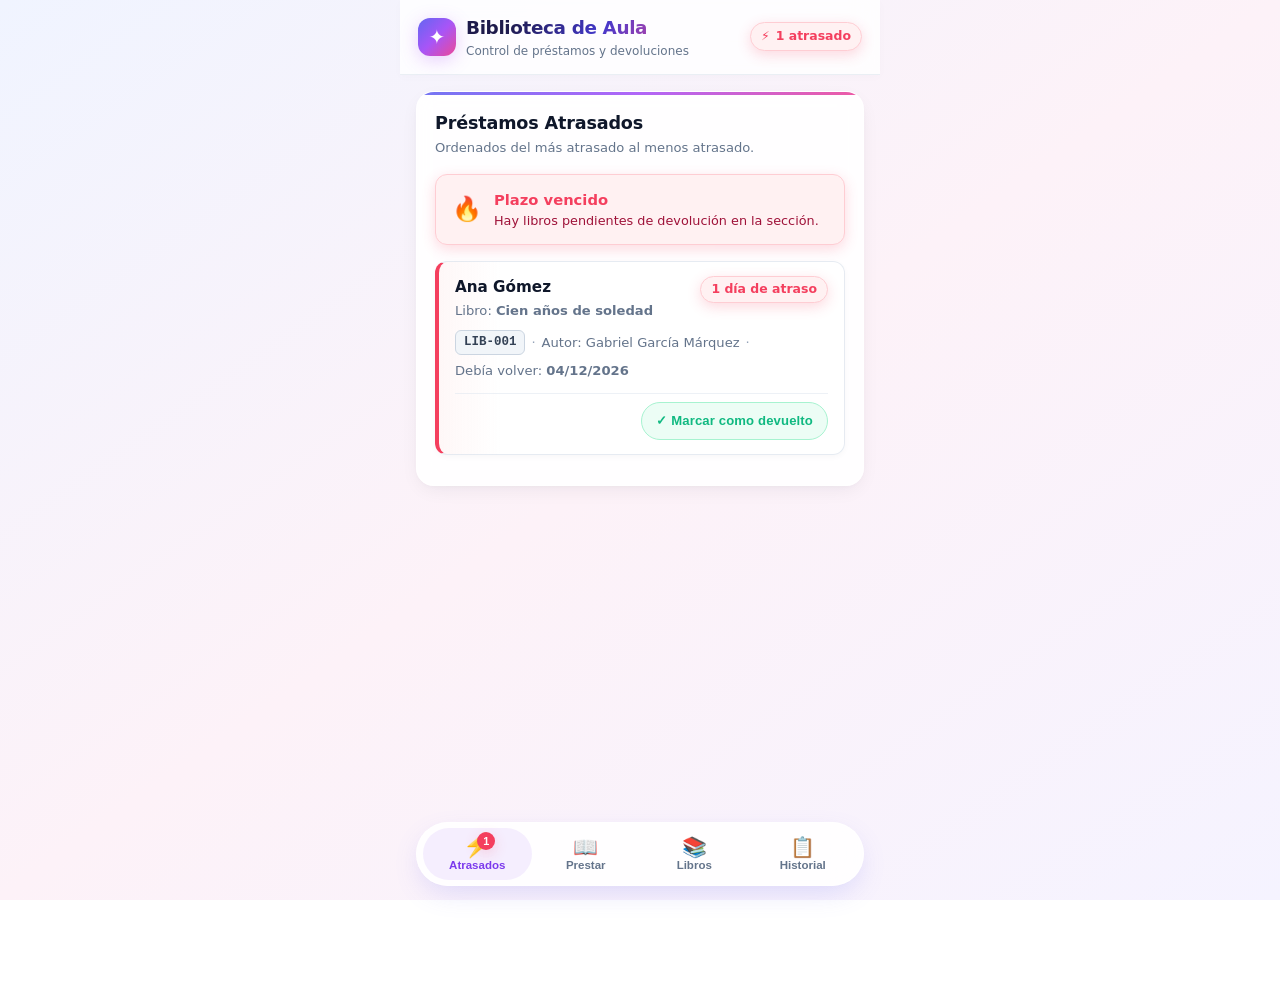
==== commit f3c18890: "feat: add data backup and management tools Implement export, import, reset, and example data feature" ====
--- a/index.html
+++ b/index.html
@@ -244,6 +244,32 @@
             <!-- Renderizado dinámicamente desde app.js -->
           </div>
         </div>
+
+        <!-- Respaldo y Gestión de Datos en localStorage -->
+        <div class="card">
+          <h3 class="card-title">💾 Copia de Seguridad y Datos</h3>
+          <p class="card-subtitle">Tus datos están guardados localmente en este dispositivo.</p>
+
+          <div style="display: flex; flex-direction: column; gap: 8px;">
+            <button type="button" class="btn btn-primary" id="btnExportarJSON">
+              📥 Exportar Respaldo (Descargar JSON)
+            </button>
+
+            <label class="btn btn-outline" style="cursor: pointer; text-align: center;">
+              📤 Importar Respaldo (.json)
+              <input type="file" id="inputImportarJSON" accept=".json" style="display: none;">
+            </label>
+
+            <div style="display: grid; grid-template-columns: 1fr 1fr; gap: 8px; margin-top: 4px;">
+              <button type="button" class="btn-quick" id="btnCargarEjemplo" style="text-align: center; justify-content: center;">
+                🔄 Cargar Ejemplo
+              </button>
+              <button type="button" class="btn-quick" id="btnBorrarTodo" style="color: var(--danger-main); border-color: var(--danger-border); text-align: center; justify-content: center;">
+                🗑️ Borrar Datos
+              </button>
+            </div>
+          </div>
+        </div>
       </section>
 
     </main>
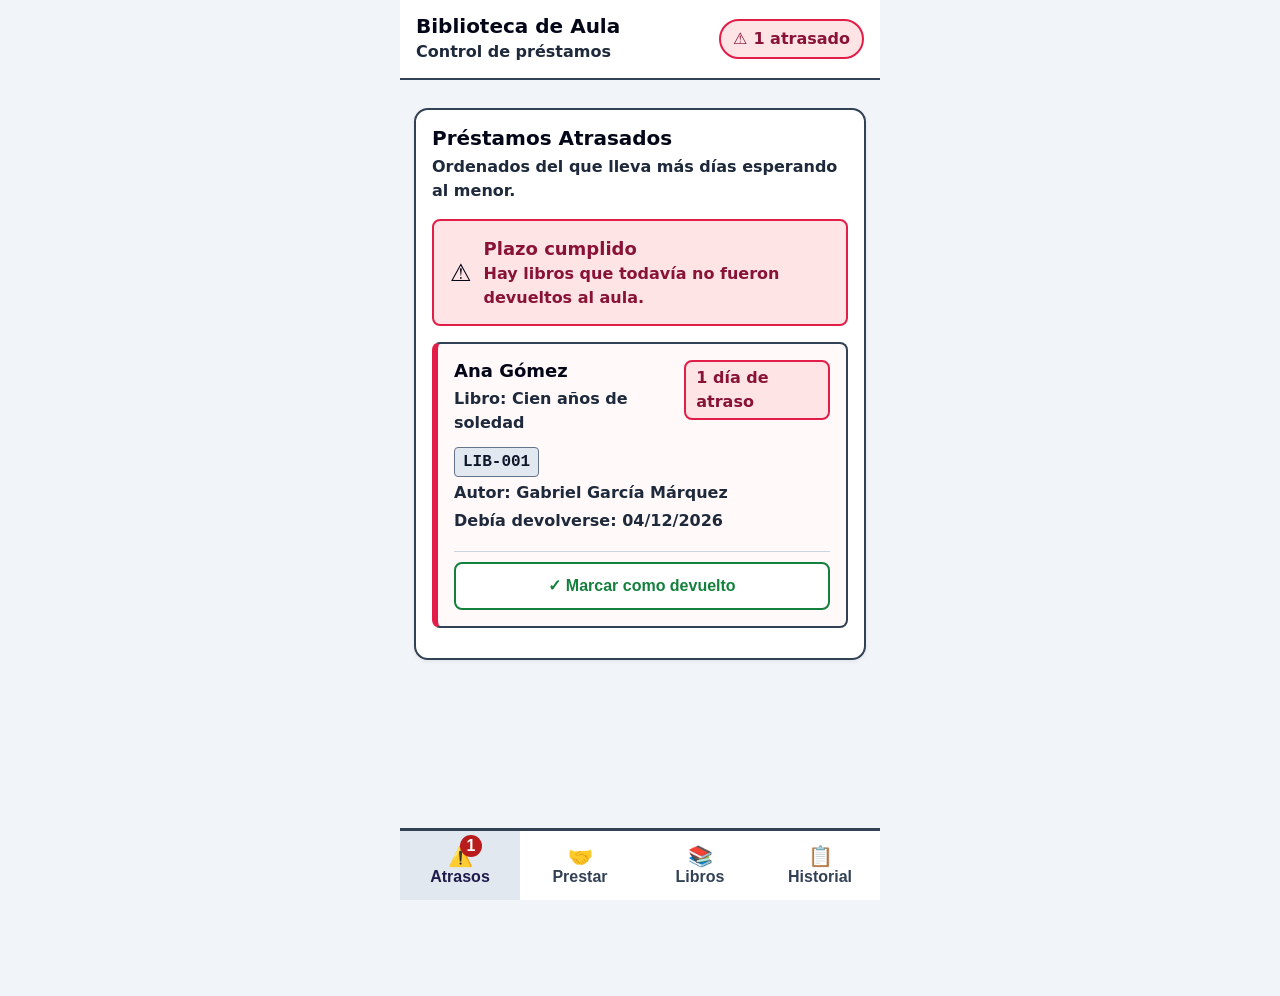
==== commit d904c9ea: "refactor: improve accessibility and readability Update UI to a high-contrast theme for outdoor reada" ====
--- a/index.html
+++ b/index.html
@@ -2,45 +2,45 @@
 <html lang="es">
 <head>
   <meta charset="UTF-8">
-  <meta name="viewport" content="width=device-width, initial-scale=1.0, maximum-scale=1.0, user-scalable=no">
+  <meta name="viewport" content="width=device-width, initial-scale=1.0, maximum-scale=1.0">
   <title>Biblioteca de Aula</title>
-  <meta name="description" content="Control de libros de aula y seguimiento de atrasos con estética anime moderna.">
+  <meta name="description" content="Control de libros de aula y seguimiento de atrasos.">
   <meta property="og:title" content="Biblioteca de Aula">
-  <meta property="og:description" content="Control de libros de aula y seguimiento de atrasos con estética anime moderna.">
+  <meta property="og:description" content="Control de libros de aula y seguimiento de atrasos.">
   <meta property="og:type" content="website">
   <meta name="twitter:card" content="summary">
 
-  <!-- Configuración Android Web App / PWA Ready -->
-  <meta name="theme-color" content="#7c3aed">
+  <!-- Configuración móvil de alto contraste -->
+  <meta name="theme-color" content="#1e1b4b">
   <meta name="mobile-web-app-capable" content="yes">
-  <meta name="apple-mobile-web-app-capable" content="yes">
-  <meta name="apple-mobile-web-app-status-bar-style" content="default">
-
-  <!-- Estilos puros sin dependencias externas, listos para GitHub Pages -->
+
+  <!-- Estilos puros sin dependencias externas -->
   <link rel="stylesheet" href="./style.css">
 </head>
 <body>
   <div class="app-container">
     
-    <!-- Encabezado superior Android Top App Bar -->
+    <!-- Encabezado superior de alto contraste -->
     <header class="header">
       <div class="header-brand">
-        <div class="brand-wrapper">
-          <div class="brand-icon-anime" aria-hidden="true">✦</div>
-          <div>
-            <h1 class="brand-title">Biblioteca de Aula</h1>
-            <p class="brand-subtitle">Control de préstamos y devoluciones</p>
-          </div>
+        <div>
+          <h1 class="brand-title">Biblioteca de Aula</h1>
+          <p class="brand-subtitle">Control de préstamos</p>
         </div>
         <div id="overdueHeaderBadge" class="overdue-counter-pill hidden">
-          <span>⚡</span>
+          <span aria-hidden="true">⚠️</span>
           <span id="overdueCountText">0 atrasados</span>
         </div>
       </div>
     </header>
 
-    <!-- Notificación emergente flotante (Toast) -->
-    <div id="toast" class="toast" role="status" aria-live="polite"></div>
+    <!-- Área de Alertas Visibles en Pantalla (Éxito y Error en español sin tecnicismos) -->
+    <div style="padding: 14px 14px 0 14px;">
+      <div id="alertBanner" class="alert-banner hidden" role="alert">
+        <span id="alertIcon" class="alert-icon"></span>
+        <span id="alertText" class="alert-text"></span>
+      </div>
+    </div>
 
     <!-- Contenido de las Vistas -->
     <main class="main-content">
@@ -51,13 +51,13 @@
       <section id="view-atrasados" class="view-panel active">
         <div class="card">
           <h2 class="card-title">Préstamos Atrasados</h2>
-          <p class="card-subtitle">Ordenados del más atrasado al menos atrasado.</p>
+          <p class="card-subtitle">Ordenados del que lleva más días esperando al menor.</p>
 
           <div id="atrasadosBanner" class="overdue-banner hidden">
-            <div class="overdue-banner-icon">🔥</div>
+            <span class="overdue-banner-icon" aria-hidden="true">⚠️</span>
             <div class="overdue-banner-text">
-              <h4 id="atrasadosBannerTitle">Plazo vencido</h4>
-              <p id="atrasadosBannerDesc">Hay libros pendientes de devolución en la sección.</p>
+              <h4 id="atrasadosBannerTitle">Plazo cumplido</h4>
+              <p id="atrasadosBannerDesc">Hay libros que todavía no fueron devueltos al aula.</p>
             </div>
           </div>
 
@@ -73,43 +73,41 @@
            ========================================== -->
       <section id="view-prestar" class="view-panel">
         <div class="card">
-          <h2 class="card-title">Nuevo Préstamo</h2>
-          <p class="card-subtitle">Asigná un libro disponible a un estudiante.</p>
+          <h2 class="card-title">Prestar un Libro</h2>
+          <p class="card-subtitle">Anotá a quién le entregás un libro del aula.</p>
 
           <form id="formPrestar" novalidate>
-            <!-- Selección de libro disponible -->
+            <!-- 1. Selección de libro -->
             <div class="form-group">
               <label for="prestamoLibroSelect" class="form-label">
-                Libro a prestar <span class="required">*</span>
+                Libro a prestar <span class="required-text">(obligatorio)</span>
               </label>
               <select id="prestamoLibroSelect" class="form-select" required>
-                <option value="" disabled selected>Seleccioná un libro disponible...</option>
+                <option value="" disabled selected>Elegí un libro disponible...</option>
               </select>
-              <small id="prestamoLibroHelp" class="item-meta" style="margin-top: 4px; display: block;">
-                <!-- Aviso de disponibilidad -->
-              </small>
-            </div>
-
-            <!-- Nombre de la persona -->
+              <div id="prestamoLibroHelp" class="item-meta" style="margin-top: 6px;"></div>
+            </div>
+
+            <!-- 2. Nombre de la persona -->
             <div class="form-group">
               <label for="prestamoPersona" class="form-label">
-                Nombre de la persona <span class="required">*</span>
+                Nombre de la persona <span class="required-text">(obligatorio)</span>
               </label>
               <input 
                 type="text" 
                 id="prestamoPersona" 
                 class="form-input" 
-                placeholder="Ej. Ana García" 
+                placeholder="Ejemplo: Ana Gómez" 
                 required 
                 autocomplete="off"
               >
             </div>
 
-            <!-- Fechas de préstamo y devolución -->
+            <!-- 3. Fechas de préstamo y devolución -->
             <div class="form-row">
               <div class="form-group">
                 <label for="prestamoFechaInicio" class="form-label">
-                  Fecha de préstamo <span class="required">*</span>
+                  Fecha de entrega <span class="required-text">(obligatorio)</span>
                 </label>
                 <input 
                   type="date" 
@@ -121,7 +119,7 @@
 
               <div class="form-group">
                 <label for="prestamoFechaFin" class="form-label">
-                  Fecha de devolución <span class="required">*</span>
+                  Fecha acordada de devolución <span class="required-text">(obligatorio)</span>
                 </label>
                 <input 
                   type="date" 
@@ -132,16 +130,17 @@
               </div>
             </div>
 
-            <!-- Atajos rápidos para fechas útiles en móvil -->
-            <div class="form-group">
-              <span class="form-label" style="font-size: 0.75rem; color: var(--text-muted);">Atajos rápidos de devolución:</span>
+            <!-- Botones secundarios de atajo rápido para fechas -->
+            <div class="form-group">
+              <span class="form-label" style="margin-bottom: 4px;">Atajos para fecha de devolución:</span>
               <div class="date-quick-actions">
                 <button type="button" class="btn-quick" id="btnDevAyer">Ayer (probar atraso)</button>
-                <button type="button" class="btn-quick" id="btnDev7Dias">+7 días</button>
-                <button type="button" class="btn-quick" id="btnDev14Dias">+14 días</button>
-              </div>
-            </div>
-
+                <button type="button" class="btn-quick" id="btnDev7Dias">En 7 días</button>
+                <button type="button" class="btn-quick" id="btnDev14Dias">En 14 días</button>
+              </div>
+            </div>
+
+            <!-- ÚNICO BOTÓN PRINCIPAL DE ESTA PANTALLA -->
             <button type="submit" class="btn btn-primary" id="btnGuardarPrestamo">
               Confirmar Préstamo
             </button>
@@ -156,19 +155,19 @@
         <!-- Formulario de nuevo libro -->
         <div class="card">
           <h2 class="card-title">Registrar Libro</h2>
-          <p class="card-subtitle">Añadí un nuevo ejemplar al catálogo del aula.</p>
+          <p class="card-subtitle">Agregá un libro nuevo al estante del aula.</p>
 
           <form id="formLibro" novalidate>
             <div class="form-row">
               <div class="form-group">
                 <label for="libroCodigo" class="form-label">
-                  Código <span class="required">*</span>
+                  Código del libro <span class="required-text">(obligatorio)</span>
                 </label>
                 <input 
                   type="text" 
                   id="libroCodigo" 
                   class="form-input" 
-                  placeholder="Ej. LIB-001" 
+                  placeholder="Ejemplo: LIB-001" 
                   required 
                   autocomplete="off"
                 >
@@ -176,7 +175,7 @@
 
               <div class="form-group">
                 <label for="libroEstado" class="form-label">
-                  Estado <span class="required">*</span>
+                  Estado físico <span class="required-text">(obligatorio)</span>
                 </label>
                 <select id="libroEstado" class="form-select" required>
                   <option value="bueno">Bueno</option>
@@ -188,13 +187,13 @@
 
             <div class="form-group">
               <label for="libroTitulo" class="form-label">
-                Título del libro <span class="required">*</span>
+                Título del libro <span class="required-text">(obligatorio)</span>
               </label>
               <input 
                 type="text" 
                 id="libroTitulo" 
                 class="form-input" 
-                placeholder="Ej. Cien años de soledad" 
+                placeholder="Ejemplo: Cien años de soledad" 
                 required 
                 autocomplete="off"
               >
@@ -202,29 +201,30 @@
 
             <div class="form-group">
               <label for="libroAutor" class="form-label">
-                Autor <span class="required">*</span>
+                Autor o autora <span class="required-text">(obligatorio)</span>
               </label>
               <input 
                 type="text" 
                 id="libroAutor" 
                 class="form-input" 
-                placeholder="Ej. Gabriel García Márquez" 
+                placeholder="Ejemplo: Gabriel García Márquez" 
                 required 
                 autocomplete="off"
               >
             </div>
 
+            <!-- ÚNICO BOTÓN PRINCIPAL DE ESTA PANTALLA -->
             <button type="submit" class="btn btn-primary" id="btnGuardarLibro">
-              Guardar Libro
+              Guardar Libro en el Aula
             </button>
           </form>
         </div>
 
         <!-- Inventario de libros registrados -->
         <div class="card">
-          <div style="display: flex; justify-content: space-between; align-items: center; margin-bottom: 12px;">
-            <h3 class="card-title" style="margin-bottom: 0;">Libros del Aula</h3>
-            <span id="totalLibrosCount" class="item-meta">0 libros</span>
+          <div style="display: flex; justify-content: space-between; align-items: center; margin-bottom: 12px; gap: 8px;">
+            <h3 class="card-title" style="margin-bottom: 0;">Libros en el Aula</h3>
+            <span id="totalLibrosCount" class="code-tag">0 libros</span>
           </div>
           <div id="listaLibrosContainer">
             <!-- Renderizado dinámicamente desde app.js -->
@@ -233,74 +233,75 @@
       </section>
 
       <!-- ==========================================
-           VISTA 4: TODOS LOS PRÉSTAMOS (HISTORIAL / ACTIVOS)
+           VISTA 4: HISTORIAL Y GESTIÓN DE DATOS
            ========================================== -->
       <section id="view-prestamos" class="view-panel">
         <div class="card">
-          <h2 class="card-title">Gestión de Préstamos</h2>
-          <p class="card-subtitle">Marcá devoluciones y visualizá el historial.</p>
+          <h2 class="card-title">Todos los Préstamos</h2>
+          <p class="card-subtitle">Revisá quién tiene libros y quién ya los devolvió.</p>
           
           <div id="listaTodosPrestamosContainer">
             <!-- Renderizado dinámicamente desde app.js -->
           </div>
         </div>
 
-        <!-- Respaldo y Gestión de Datos en localStorage -->
-        <div class="card">
-          <h3 class="card-title">💾 Copia de Seguridad y Datos</h3>
-          <p class="card-subtitle">Tus datos están guardados localmente en este dispositivo.</p>
-
-          <div style="display: flex; flex-direction: column; gap: 8px;">
+        <!-- Respaldo de datos con un único botón principal -->
+        <div class="card">
+          <h3 class="card-title">Copia de Seguridad</h3>
+          <p class="card-subtitle">Guardá una copia de todos los libros en tu teléfono o computadora.</p>
+
+          <div style="display: flex; flex-direction: column; gap: 12px;">
+            <!-- ÚNICO BOTÓN PRINCIPAL DE ESTA PANTALLA -->
             <button type="button" class="btn btn-primary" id="btnExportarJSON">
-              📥 Exportar Respaldo (Descargar JSON)
-            </button>
-
-            <label class="btn btn-outline" style="cursor: pointer; text-align: center;">
-              📤 Importar Respaldo (.json)
+              Descargar Copia de Seguridad
+            </button>
+
+            <!-- Botones secundarios -->
+            <label class="btn btn-secondary" style="cursor: pointer; text-align: center;">
+              Restaurar desde un Archivo
               <input type="file" id="inputImportarJSON" accept=".json" style="display: none;">
             </label>
 
-            <div style="display: grid; grid-template-columns: 1fr 1fr; gap: 8px; margin-top: 4px;">
-              <button type="button" class="btn-quick" id="btnCargarEjemplo" style="text-align: center; justify-content: center;">
-                🔄 Cargar Ejemplo
-              </button>
-              <button type="button" class="btn-quick" id="btnBorrarTodo" style="color: var(--danger-main); border-color: var(--danger-border); text-align: center; justify-content: center;">
-                🗑️ Borrar Datos
-              </button>
-            </div>
+            <button type="button" class="btn btn-secondary" id="btnCargarEjemplo">
+              Cargar Libros de Ejemplo
+            </button>
+
+            <button type="button" class="btn btn-secondary" id="btnBorrarTodo" style="color: var(--error-border); border-color: var(--error-border);">
+              Borrar Todos los Datos del Aula
+            </button>
           </div>
         </div>
       </section>
 
     </main>
 
-    <!-- Barra de navegación táctil estilo Android Floating Pill -->
+    <!-- Barra de navegación táctil inferior (Texto claro >= 16px, accesible con una mano) -->
     <nav class="bottom-nav" aria-label="Navegación principal">
       <button type="button" class="nav-tab active" data-view="view-atrasados">
-        <span class="tab-icon">⚡</span>
-        <span>Atrasados</span>
+        <span class="tab-icon" aria-hidden="true">⚠️</span>
+        <span>Atrasos</span>
         <span id="tabBadgeAtrasados" class="tab-badge hidden">0</span>
       </button>
 
       <button type="button" class="nav-tab" data-view="view-prestar">
-        <span class="tab-icon">📖</span>
+        <span class="tab-icon" aria-hidden="true">🤝</span>
         <span>Prestar</span>
       </button>
 
       <button type="button" class="nav-tab" data-view="view-libros">
-        <span class="tab-icon">📚</span>
+        <span class="tab-icon" aria-hidden="true">📚</span>
         <span>Libros</span>
       </button>
 
       <button type="button" class="nav-tab" data-view="view-prestamos">
-        <span class="tab-icon">📋</span>
+        <span class="tab-icon" aria-hidden="true">📋</span>
         <span>Historial</span>
       </button>
     </nav>
 
   </div>
 
-  <!-- Lógica en JavaScript puro, sin dependencias y sin transpilación -->
+  <!-- Lógica en JavaScript puro -->
   <script src="./app.js"></script>
 </body>
 </html>
--- a/style.css
+++ b/style.css
@@ -1,54 +1,58 @@
 /* ==========================================================================
-   Biblioteca de Aula - Estilos Android Innovador / Estilo Anime Moderno
-   Inspirado en interfaces anime contemporáneas (Makoto Shinkai / Persona UI / Cyber-Chic)
-   Optimizada para Android (PWA/Mobile First), táctil y fluida.
+   Biblioteca de Aula - Estilos de Alto Contraste y Accesibilidad Móvil
+   Requisitos estrictos:
+   1. Funciona desde 320px de ancho, con una sola mano y sin hacer zoom.
+   2. Alto contraste para leerse bajo el sol; texto NUNCA menor a 16px.
+   3. Todos los campos con etiquetas visibles.
+   4. Un solo botón principal por pantalla (los demás secundarios).
+   5. Estados vacíos claros y motivadores.
+   6. Mensajes de éxito y error en español sin palabras técnicas.
    ========================================================================== */
 
 :root {
-  /* Paleta Anime Moderno: Fondos sutiles, Sakura Pink, Electric Indigo & Mint */
-  --bg-gradient: linear-gradient(145deg, #f0f4ff 0%, #fdf2f8 50%, #f5f3ff 100%);
-  --surface: rgba(255, 255, 255, 0.92);
-  --surface-solid: #ffffff;
-  --surface-glass: rgba(255, 255, 255, 0.78);
-  --border-subtle: rgba(226, 232, 240, 0.85);
-  --border-anime: rgba(147, 51, 234, 0.2);
-
-  --text-main: #0f172a;
-  --text-muted: #64748b;
-  --text-light: #94a3b8;
-
-  /* Colores temáticos Anime */
-  --anime-purple: #7c3aed;
-  --anime-pink: #ec4899;
-  --anime-cyan: #06b6d4;
-  --anime-gradient: linear-gradient(135deg, #6366f1 0%, #a855f7 50%, #ec4899 100%);
-  --anime-glow: 0 4px 18px rgba(168, 85, 247, 0.28);
-
-  /* Estados */
-  --danger-main: #f43f5e;
-  --danger-bg: #fff1f2;
-  --danger-border: #fecdd3;
-  --danger-glow: 0 4px 14px rgba(244, 63, 94, 0.2);
-
-  --success-main: #10b981;
-  --success-bg: #ecfdf5;
-  --success-border: #a7f3d0;
-
-  --warning-main: #f59e0b;
-  --warning-bg: #fffbeb;
-  --warning-border: #fde68a;
-
-  --radius-xs: 8px;
-  --radius-sm: 12px;
-  --radius-md: 18px;
-  --radius-lg: 24px;
-  --radius-pill: 9999px;
-
-  --shadow-card: 0 6px 20px -4px rgba(15, 23, 42, 0.07), 0 2px 8px -2px rgba(15, 23, 42, 0.04);
-  --shadow-floating: 0 10px 28px -6px rgba(99, 102, 241, 0.22);
-}
-
-/* Reset táctil para Android */
+  /* Paleta de Máximo Contraste (Apta para luz solar directa / WCAG AAA) */
+  --bg-app: #f1f5f9;
+  --surface: #ffffff;
+  --surface-alt: #f8fafc;
+  --border-strong: #334155;
+  --border-field: #475569;
+  
+  --text-main: #020617;     /* Negro casi puro para máxima legibilidad al sol */
+  --text-muted: #1e293b;    /* Contraste fuerte incluso en textos secundarios */
+  
+  /* Botón Principal (Uno solo por pantalla) */
+  --primary-bg: #1e1b4b;    /* Azul índigo muy oscuro */
+  --primary-hover: #0f172a;
+  --primary-text: #ffffff;
+
+  /* Botones Secundarios */
+  --secondary-bg: #ffffff;
+  --secondary-border: #334155;
+  --secondary-text: #0f172a;
+  --secondary-hover: #f1f5f9;
+
+  /* Alertas de Éxito (Alto contraste) */
+  --success-bg: #dcfce7;
+  --success-border: #15803d;
+  --success-text: #052e16;
+
+  /* Alertas de Error (Alto contraste) */
+  --error-bg: #fee2e2;
+  --error-border: #b91c1c;
+  --error-text: #450a0a;
+
+  /* Atrasos destacados */
+  --danger-tag-bg: #ffe4e6;
+  --danger-tag-border: #e11d48;
+  --danger-tag-text: #881337;
+
+  /* Tamaños táctiles */
+  --touch-target: 48px;
+  --radius-sm: 8px;
+  --radius-md: 14px;
+}
+
+/* Reset y prevención de desbordamiento horizontal */
 * {
   box-sizing: border-box;
   margin: 0;
@@ -56,543 +60,538 @@
   -webkit-tap-highlight-color: transparent;
 }
 
-body {
-  font-family: system-ui, -apple-system, BlinkMacSystemFont, "Segoe UI", Roboto, "Helvetica Neue", Arial, sans-serif;
-  background: var(--bg-gradient);
-  background-attachment: fixed;
-  color: var(--text-main);
-  min-height: 100vh;
+/* REGLA ESTRICTA: Texto base 16px. Ningún elemento bajará de 16px */
+html, body {
+  font-size: 16px;
+  font-family: system-ui, -apple-system, BlinkMacSystemFont, "Segoe UI", Roboto, Arial, sans-serif;
+  background-color: var(--bg-app);
+  color: var(--text-main);
   line-height: 1.5;
   -webkit-font-smoothing: antialiased;
-  padding-bottom: 96px; /* Espacio para barra de navegación flotante estilo Android */
-}
-
-/* Contenedor central Android */
+  overflow-x: hidden;
+}
+
+body {
+  /* Espacio inferior para que la barra de navegación no tape contenido */
+  padding-bottom: 96px;
+}
+
+/* Contenedor optimizado desde 320px de ancho */
 .app-container {
+  width: 100%;
+  min-width: 320px;
   max-width: 480px;
   margin: 0 auto;
   min-height: 100vh;
   display: flex;
   flex-direction: column;
-  position: relative;
-}
-
-/* Top App Bar estilo Android con toque Anime */
+}
+
+/* Encabezado superior de alto contraste */
 .header {
   position: sticky;
   top: 0;
   z-index: 30;
-  backdrop-filter: blur(14px);
-  -webkit-backdrop-filter: blur(14px);
-  background: rgba(255, 255, 255, 0.82);
-  border-bottom: 1px solid rgba(226, 232, 240, 0.7);
-  padding: 14px 18px;
-  box-shadow: 0 2px 10px rgba(0, 0, 0, 0.02);
+  background-color: var(--surface);
+  border-bottom: 2px solid var(--border-strong);
+  padding: 14px 16px;
 }
 
 .header-brand {
   display: flex;
   align-items: center;
   justify-content: space-between;
-}
-
-.brand-wrapper {
-  display: flex;
-  align-items: center;
   gap: 10px;
 }
 
-.brand-icon-anime {
-  width: 38px;
-  height: 38px;
-  border-radius: var(--radius-sm);
-  background: var(--anime-gradient);
-  display: flex;
-  align-items: center;
-  justify-content: center;
-  font-size: 1.25rem;
-  box-shadow: var(--anime-glow);
-  color: #ffffff;
-}
-
 .brand-title {
-  font-size: 1.15rem;
-  font-weight: 800;
-  letter-spacing: -0.02em;
-  background: linear-gradient(120deg, #1e1b4b 20%, #4338ca 60%, #ec4899 100%);
-  -webkit-background-clip: text;
-  -webkit-text-fill-color: transparent;
+  font-size: 20px;
+  font-weight: 800;
+  color: var(--text-main);
+  line-height: 1.2;
 }
 
 .brand-subtitle {
-  font-size: 0.75rem;
-  font-weight: 500;
+  font-size: 16px;
+  font-weight: 600;
   color: var(--text-muted);
+  margin-top: 2px;
 }
 
 .overdue-counter-pill {
-  background: var(--danger-bg);
-  color: var(--danger-main);
-  border: 1px solid var(--danger-border);
-  font-size: 0.78rem;
-  font-weight: 700;
-  padding: 4px 10px;
-  border-radius: var(--radius-pill);
+  background-color: var(--danger-tag-bg);
+  color: var(--danger-tag-text);
+  border: 2px solid var(--danger-tag-border);
+  font-size: 16px;
+  font-weight: 800;
+  padding: 6px 12px;
+  border-radius: 9999px;
   display: inline-flex;
   align-items: center;
   gap: 6px;
-  box-shadow: var(--danger-glow);
-  animation: pulseAnime 2s infinite ease-in-out;
+  white-space: nowrap;
 }
 
 .overdue-counter-pill.hidden {
   display: none;
 }
 
-@keyframes pulseAnime {
-  0%, 100% { transform: scale(1); }
-  50% { transform: scale(1.04); }
-}
-
-/* Área de contenido */
+/* Contenido Principal */
 .main-content {
-  padding: 16px;
+  padding: 14px;
   flex: 1;
 }
 
 /* Paneles de vista */
 .view-panel {
   display: none;
-  animation: slideFadeAnime 0.22s cubic-bezier(0.16, 1, 0.3, 1);
 }
 
 .view-panel.active {
   display: block;
 }
 
-@keyframes slideFadeAnime {
-  from { opacity: 0; transform: translateY(8px); }
-  to { opacity: 1; transform: translateY(0); }
-}
-
-/* Tarjetas Android Glassmorphism con bordes anime suaves */
+/* Mensajes de Alerta Visibles (Éxito y Error) en la pantalla */
+.alert-banner {
+  padding: 14px 16px;
+  border-radius: var(--radius-sm);
+  font-size: 16px;
+  font-weight: 700;
+  margin-bottom: 16px;
+  display: flex;
+  align-items: flex-start;
+  gap: 10px;
+  border-width: 2px;
+  border-style: solid;
+}
+
+.alert-banner.hidden {
+  display: none;
+}
+
+.alert-success {
+  background-color: var(--success-bg);
+  border-color: var(--success-border);
+  color: var(--success-text);
+}
+
+.alert-error {
+  background-color: var(--error-bg);
+  border-color: var(--error-border);
+  color: var(--error-text);
+}
+
+.alert-icon {
+  font-size: 20px;
+  line-height: 1;
+}
+
+.alert-text {
+  flex: 1;
+  line-height: 1.4;
+}
+
+/* Tarjetas */
 .card {
-  background: var(--surface);
-  backdrop-filter: blur(10px);
-  -webkit-backdrop-filter: blur(10px);
-  border: 1px solid rgba(255, 255, 255, 0.8);
+  background-color: var(--surface);
+  border: 2px solid var(--border-strong);
   border-radius: var(--radius-md);
-  padding: 18px;
+  padding: 16px;
   margin-bottom: 16px;
-  box-shadow: var(--shadow-card);
-  position: relative;
-  overflow: hidden;
-}
-
-.card::before {
-  content: "";
-  position: absolute;
-  top: 0;
-  left: 0;
-  right: 0;
-  height: 3px;
-  background: var(--anime-gradient);
-  opacity: 0.9;
+  box-shadow: 0 2px 4px rgba(0, 0, 0, 0.06);
 }
 
 .card-title {
-  font-size: 1.1rem;
-  font-weight: 800;
-  color: var(--text-main);
-  letter-spacing: -0.01em;
-  margin-bottom: 2px;
+  font-size: 20px;
+  font-weight: 800;
+  color: var(--text-main);
+  margin-bottom: 4px;
+  line-height: 1.25;
 }
 
 .card-subtitle {
-  font-size: 0.82rem;
+  font-size: 16px;
+  font-weight: 600;
   color: var(--text-muted);
   margin-bottom: 16px;
 }
 
-/* Inputs y Selects táctiles estilo Android */
+/* Formularios y Etiquetas Visibles */
 .form-group {
-  margin-bottom: 14px;
+  margin-bottom: 16px;
 }
 
 .form-label {
   display: block;
-  font-size: 0.82rem;
-  font-weight: 600;
-  color: var(--text-main);
-  margin-bottom: 6px;
-}
-
-.form-label .required {
-  color: var(--danger-main);
-  margin-left: 2px;
-}
-
+  font-size: 16px;
+  font-weight: 800;
+  color: var(--text-main);
+  margin-bottom: 8px;
+}
+
+.form-label .required-text {
+  font-size: 16px;
+  font-weight: 700;
+  color: var(--error-border);
+}
+
+/* Entradas de formulario: mín. 48px táctil y mín. 16px de letra */
 .form-input,
 .form-select {
   width: 100%;
-  font-size: 16px; /* Previene auto-zoom en teléfonos */
+  font-size: 16px;
+  font-weight: 600;
   font-family: inherit;
   padding: 12px 14px;
-  border: 1.5px solid var(--border-subtle);
-  border-radius: var(--radius-sm);
-  background: var(--surface-solid);
-  color: var(--text-main);
-  min-height: 48px; /* Hitbox estándar de Material You */
-  transition: all 0.2s ease;
+  border: 2px solid var(--border-field);
+  border-radius: var(--radius-sm);
+  background-color: #ffffff;
+  color: var(--text-main);
+  min-height: var(--touch-target);
+  transition: border-color 0.15s ease;
 }
 
 .form-input:focus,
 .form-select:focus {
   outline: none;
-  border-color: var(--anime-purple);
-  box-shadow: 0 0 0 3px rgba(124, 58, 237, 0.15);
-}
-
+  border-color: #1e1b4b;
+  box-shadow: 0 0 0 3px rgba(30, 27, 75, 0.25);
+}
+
+/* Fila de formulario responsive: en pantallas de 320px pasa a columna única */
 .form-row {
   display: grid;
-  grid-template-columns: 1fr 1fr;
-  gap: 12px;
-}
-
-/* Atajos rápidos para fechas con botones anime pill */
+  grid-template-columns: 1fr;
+  gap: 14px;
+}
+
+@media (min-width: 420px) {
+  .form-row {
+    grid-template-columns: 1fr 1fr;
+  }
+}
+
+/* Atajos rápidos para fechas */
 .date-quick-actions {
   display: flex;
   gap: 8px;
-  margin-top: 6px;
+  margin-top: 8px;
   flex-wrap: wrap;
 }
 
 .btn-quick {
-  background: rgba(243, 232, 255, 0.6);
-  border: 1px solid rgba(168, 85, 247, 0.3);
-  color: var(--anime-purple);
-  font-size: 0.78rem;
-  font-weight: 600;
-  padding: 6px 12px;
-  border-radius: var(--radius-pill);
+  background-color: var(--surface-alt);
+  border: 2px solid var(--border-strong);
+  color: var(--text-main);
+  font-size: 16px;
+  font-weight: 700;
+  padding: 8px 14px;
+  border-radius: var(--radius-sm);
   cursor: pointer;
-  min-height: 34px;
-  transition: all 0.15s ease;
+  min-height: var(--touch-target);
+  display: inline-flex;
+  align-items: center;
+  justify-content: center;
 }
 
 .btn-quick:active {
-  background: var(--anime-purple);
+  background-color: var(--border-strong);
   color: #ffffff;
-  transform: scale(0.96);
-}
-
-/* Botones principales estilo anime gradient con respuesta háptica visual */
+}
+
+/* ==========================================================================
+   BOTONES: REGLA DE UN SOLO BOTÓN PRINCIPAL POR PANTALLA
+   ========================================================================== */
+
+/* Botón base */
 .btn {
   display: inline-flex;
   align-items: center;
   justify-content: center;
   width: 100%;
-  min-height: 48px;
-  padding: 12px 20px;
-  font-size: 0.95rem;
-  font-weight: 700;
-  border-radius: var(--radius-sm);
-  border: none;
+  min-height: var(--touch-target);
+  padding: 12px 18px;
+  font-size: 16px;
+  font-weight: 800;
+  border-radius: var(--radius-sm);
   cursor: pointer;
-  letter-spacing: 0.01em;
-  transition: all 0.2s cubic-bezier(0.16, 1, 0.3, 1);
   text-decoration: none;
+  transition: background-color 0.15s ease, transform 0.05s ease;
+  line-height: 1.2;
 }
 
 .btn:active {
-  transform: scale(0.98);
-}
-
+  transform: scale(0.99);
+}
+
+/* BOTÓN PRINCIPAL: Único con fondo oscuro dominante */
 .btn-primary {
-  background: var(--anime-gradient);
-  color: #ffffff;
-  box-shadow: var(--anime-glow);
+  background-color: var(--primary-bg);
+  color: var(--primary-text);
+  border: 2px solid var(--primary-bg);
 }
 
 .btn-primary:active {
-  box-shadow: 0 2px 8px rgba(168, 85, 247, 0.4);
-}
-
-.btn-success {
-  background: var(--success-bg);
-  border: 1px solid var(--success-border);
-  color: var(--success-main);
-  font-size: 0.82rem;
-  font-weight: 700;
-  min-height: 38px;
-  width: auto;
-  padding: 6px 14px;
-  border-radius: var(--radius-pill);
-}
-
-.btn-success:active {
-  background: #d1fae5;
-  transform: scale(0.96);
-}
-
-/* Banner de alerta anime */
+  background-color: var(--primary-hover);
+}
+
+/* BOTONES SECUNDARIOS: Fondo claro y borde definido */
+.btn-secondary {
+  background-color: var(--secondary-bg);
+  border: 2px solid var(--secondary-border);
+  color: var(--secondary-text);
+}
+
+.btn-secondary:active {
+  background-color: var(--secondary-hover);
+}
+
+/* Botón secundario de devolución en ítems */
+.btn-action-return {
+  background-color: #ffffff;
+  border: 2px solid var(--success-border);
+  color: var(--success-border);
+  font-size: 16px;
+  font-weight: 800;
+  min-height: var(--touch-target);
+  width: 100%;
+  padding: 10px 14px;
+}
+
+.btn-action-return:active {
+  background-color: var(--success-bg);
+}
+
+/* Banner de atraso visible */
 .overdue-banner {
-  background: var(--danger-bg);
-  border: 1px solid var(--danger-border);
+  background-color: var(--danger-tag-bg);
+  border: 2px solid var(--danger-tag-border);
   border-radius: var(--radius-sm);
   padding: 14px 16px;
   margin-bottom: 16px;
   display: flex;
   align-items: center;
   gap: 12px;
-  box-shadow: var(--danger-glow);
+}
+
+.overdue-banner.hidden {
+  display: none;
 }
 
 .overdue-banner-icon {
-  font-size: 1.5rem;
+  font-size: 24px;
   line-height: 1;
 }
 
 .overdue-banner-text h4 {
-  font-size: 0.92rem;
-  font-weight: 800;
-  color: var(--danger-main);
+  font-size: 18px;
+  font-weight: 800;
+  color: var(--danger-tag-text);
 }
 
 .overdue-banner-text p {
-  font-size: 0.8rem;
-  color: #9f1239;
+  font-size: 16px;
+  font-weight: 600;
+  color: var(--danger-tag-text);
 }
 
 /* Tarjetas de elementos en lista */
 .item-card {
-  background: var(--surface-solid);
-  border: 1px solid var(--border-subtle);
-  border-radius: var(--radius-sm);
-  padding: 14px 16px;
-  margin-bottom: 12px;
+  background-color: #ffffff;
+  border: 2px solid var(--border-strong);
+  border-radius: var(--radius-sm);
+  padding: 16px;
+  margin-bottom: 14px;
   display: flex;
   flex-direction: column;
-  gap: 10px;
-  box-shadow: 0 2px 6px rgba(0, 0, 0, 0.03);
-  transition: transform 0.15s ease;
+  gap: 12px;
 }
 
 .item-card.is-overdue {
-  border-left: 4px solid var(--danger-main);
-  background: linear-gradient(90deg, rgba(254, 242, 242, 0.6) 0%, #ffffff 15%);
+  border-left: 6px solid var(--danger-tag-border);
+  background-color: #fff9f9;
 }
 
 .item-header {
   display: flex;
-  align-items: flex-start;
-  justify-content: space-between;
-  gap: 8px;
+  flex-direction: column;
+  gap: 6px;
+}
+
+@media (min-width: 360px) {
+  .item-header {
+    flex-direction: row;
+    align-items: flex-start;
+    justify-content: space-between;
+  }
 }
 
 .item-title {
-  font-size: 0.95rem;
-  font-weight: 700;
-  color: var(--text-main);
+  font-size: 18px;
+  font-weight: 800;
+  color: var(--text-main);
+  line-height: 1.25;
 }
 
 .item-badge-danger {
-  background: var(--danger-bg);
-  color: var(--danger-main);
-  border: 1px solid var(--danger-border);
-  font-weight: 800;
-  font-size: 0.78rem;
-  padding: 3px 10px;
-  border-radius: var(--radius-pill);
-  white-space: nowrap;
-  font-variant-numeric: tabular-nums;
-  box-shadow: var(--danger-glow);
+  background-color: var(--danger-tag-bg);
+  color: var(--danger-tag-text);
+  border: 2px solid var(--danger-tag-border);
+  font-weight: 800;
+  font-size: 16px;
+  padding: 4px 10px;
+  border-radius: var(--radius-sm);
+  display: inline-block;
+  align-self: flex-start;
 }
 
 .item-meta {
-  font-size: 0.82rem;
+  font-size: 16px;
+  font-weight: 600;
   color: var(--text-muted);
   display: flex;
-  flex-wrap: wrap;
-  align-items: center;
-  gap: 6px;
-}
-
-.item-meta-separator {
-  color: var(--text-light);
+  flex-direction: column;
+  gap: 4px;
 }
 
 .code-tag {
   font-family: ui-monospace, monospace;
-  background: #f1f5f9;
+  background-color: #e2e8f0;
   padding: 2px 8px;
-  border-radius: 6px;
-  font-size: 0.78rem;
-  font-weight: 700;
-  color: #334155;
-  border: 1px solid #cbd5e1;
-}
-
-/* Badges de estado de libros */
+  border-radius: 4px;
+  font-size: 16px;
+  font-weight: 800;
+  color: #0f172a;
+  border: 1px solid #64748b;
+  display: inline-block;
+  width: fit-content;
+}
+
 .status-badge {
-  font-size: 0.72rem;
-  font-weight: 700;
-  padding: 2px 8px;
-  border-radius: var(--radius-pill);
-  text-transform: capitalize;
+  font-size: 16px;
+  font-weight: 800;
+  padding: 4px 10px;
+  border-radius: 4px;
+  display: inline-block;
+  width: fit-content;
 }
 
 .status-bueno {
-  background: var(--success-bg);
-  color: var(--success-main);
-  border: 1px solid var(--success-border);
+  background-color: var(--success-bg);
+  color: var(--success-text);
+  border: 2px solid var(--success-border);
 }
 
 .status-regular {
-  background: var(--warning-bg);
-  color: var(--warning-main);
-  border: 1px solid var(--warning-border);
+  background-color: #fef3c7;
+  color: #78350f;
+  border: 2px solid #d97706;
 }
 
 .status-dañado {
-  background: var(--danger-bg);
-  color: var(--danger-main);
-  border: 1px solid var(--danger-border);
+  background-color: var(--error-bg);
+  color: var(--error-text);
+  border: 2px solid var(--error-border);
 }
 
 .item-actions {
-  display: flex;
-  justify-content: flex-end;
-  border-top: 1px solid rgba(226, 232, 240, 0.6);
-  padding-top: 8px;
-  margin-top: 2px;
-}
-
-/* Estados vacíos */
+  margin-top: 6px;
+  border-top: 1px solid #cbd5e1;
+  padding-top: 10px;
+}
+
+/* ==========================================================================
+   ESTADOS VACÍOS: CLAROS, VISIBLES Y MOTIVADORES
+   ========================================================================== */
 .empty-state {
   text-align: center;
-  padding: 40px 16px;
+  padding: 24px 16px;
+  background-color: var(--surface-alt);
+  border: 2px dashed var(--border-strong);
+  border-radius: var(--radius-sm);
+  margin: 10px 0;
+}
+
+.empty-state-icon {
+  font-size: 36px;
+  margin-bottom: 10px;
+}
+
+.empty-state-title {
+  font-size: 18px;
+  font-weight: 800;
+  color: var(--text-main);
+  margin-bottom: 8px;
+}
+
+.empty-state-desc {
+  font-size: 16px;
+  font-weight: 600;
   color: var(--text-muted);
-}
-
-.empty-state-icon {
-  font-size: 2.5rem;
-  margin-bottom: 8px;
-}
-
-.empty-state-title {
-  font-size: 1rem;
-  font-weight: 700;
-  color: var(--text-main);
-  margin-bottom: 4px;
-}
-
-.empty-state-desc {
-  font-size: 0.82rem;
-  max-width: 280px;
-  margin: 0 auto;
-}
-
-/* Toast flotante anime */
-.toast {
-  position: fixed;
-  top: 16px;
-  left: 50%;
-  transform: translateX(-50%);
-  background: rgba(15, 23, 42, 0.92);
-  backdrop-filter: blur(12px);
-  -webkit-backdrop-filter: blur(12px);
-  color: #ffffff;
-  padding: 10px 20px;
-  border-radius: var(--radius-pill);
-  font-size: 0.85rem;
-  font-weight: 600;
-  box-shadow: 0 8px 24px rgba(0, 0, 0, 0.25);
-  border: 1px solid rgba(255, 255, 255, 0.15);
-  z-index: 100;
-  opacity: 0;
-  pointer-events: none;
-  transition: all 0.25s cubic-bezier(0.16, 1, 0.3, 1);
-}
-
-.toast.show {
-  opacity: 1;
-  top: 24px;
-}
-
-/* Barra de navegación inferior flotante Android Pill */
+  line-height: 1.45;
+  margin-bottom: 14px;
+}
+
+/* Barra de Navegación Inferior (Táctil, con una mano, desde 320px) */
 .bottom-nav {
   position: fixed;
-  bottom: 14px;
-  left: 16px;
-  right: 16px;
-  max-width: 448px;
-  margin: 0 auto;
-  height: 64px;
-  background: rgba(255, 255, 255, 0.88);
-  backdrop-filter: blur(20px);
-  -webkit-backdrop-filter: blur(20px);
-  border: 1px solid rgba(255, 255, 255, 0.9);
-  border-radius: 32px;
-  box-shadow: var(--shadow-floating);
+  bottom: 0;
+  left: 0;
+  right: 0;
+  background-color: #ffffff;
+  border-top: 3px solid var(--border-strong);
   display: grid;
   grid-template-columns: repeat(4, 1fr);
-  align-items: center;
+  height: 72px;
   z-index: 40;
-  padding: 0 6px;
+  max-width: 480px;
+  margin: 0 auto;
 }
 
 .nav-tab {
   background: none;
   border: none;
-  color: #64748b;
+  color: #334155;
   display: flex;
   flex-direction: column;
   align-items: center;
   justify-content: center;
-  font-size: 0.72rem;
-  font-weight: 600;
+  font-size: 16px;
+  font-weight: 700;
   cursor: pointer;
-  padding: 6px 0;
+  padding: 4px 2px;
   position: relative;
-  transition: all 0.2s ease;
-  height: 52px;
-  border-radius: 26px;
+  min-height: var(--touch-target);
+  text-decoration: none;
 }
 
 .nav-tab .tab-icon {
-  font-size: 1.25rem;
+  font-size: 20px;
   line-height: 1;
   margin-bottom: 2px;
-  transition: transform 0.2s cubic-bezier(0.16, 1, 0.3, 1);
 }
 
 .nav-tab.active {
-  color: var(--anime-purple);
-  font-weight: 800;
-  background: rgba(124, 58, 237, 0.08);
-}
-
-.nav-tab.active .tab-icon {
-  transform: translateY(-2px) scale(1.15);
+  color: #1e1b4b;
+  font-weight: 800;
+  background-color: #e2e8f0;
 }
 
 .tab-badge {
   position: absolute;
   top: 4px;
-  right: calc(50% - 18px);
-  background: var(--danger-main);
+  right: calc(50% - 22px);
+  background-color: var(--error-border);
   color: #ffffff;
-  font-size: 0.68rem;
-  font-weight: 800;
-  min-width: 18px;
-  height: 18px;
-  border-radius: var(--radius-pill);
+  font-size: 16px;
+  font-weight: 800;
+  min-width: 22px;
+  height: 22px;
+  border-radius: 9999px;
   display: flex;
   align-items: center;
   justify-content: center;
   padding: 0 4px;
-  box-shadow: var(--danger-glow);
 }
 
 .tab-badge.hidden {
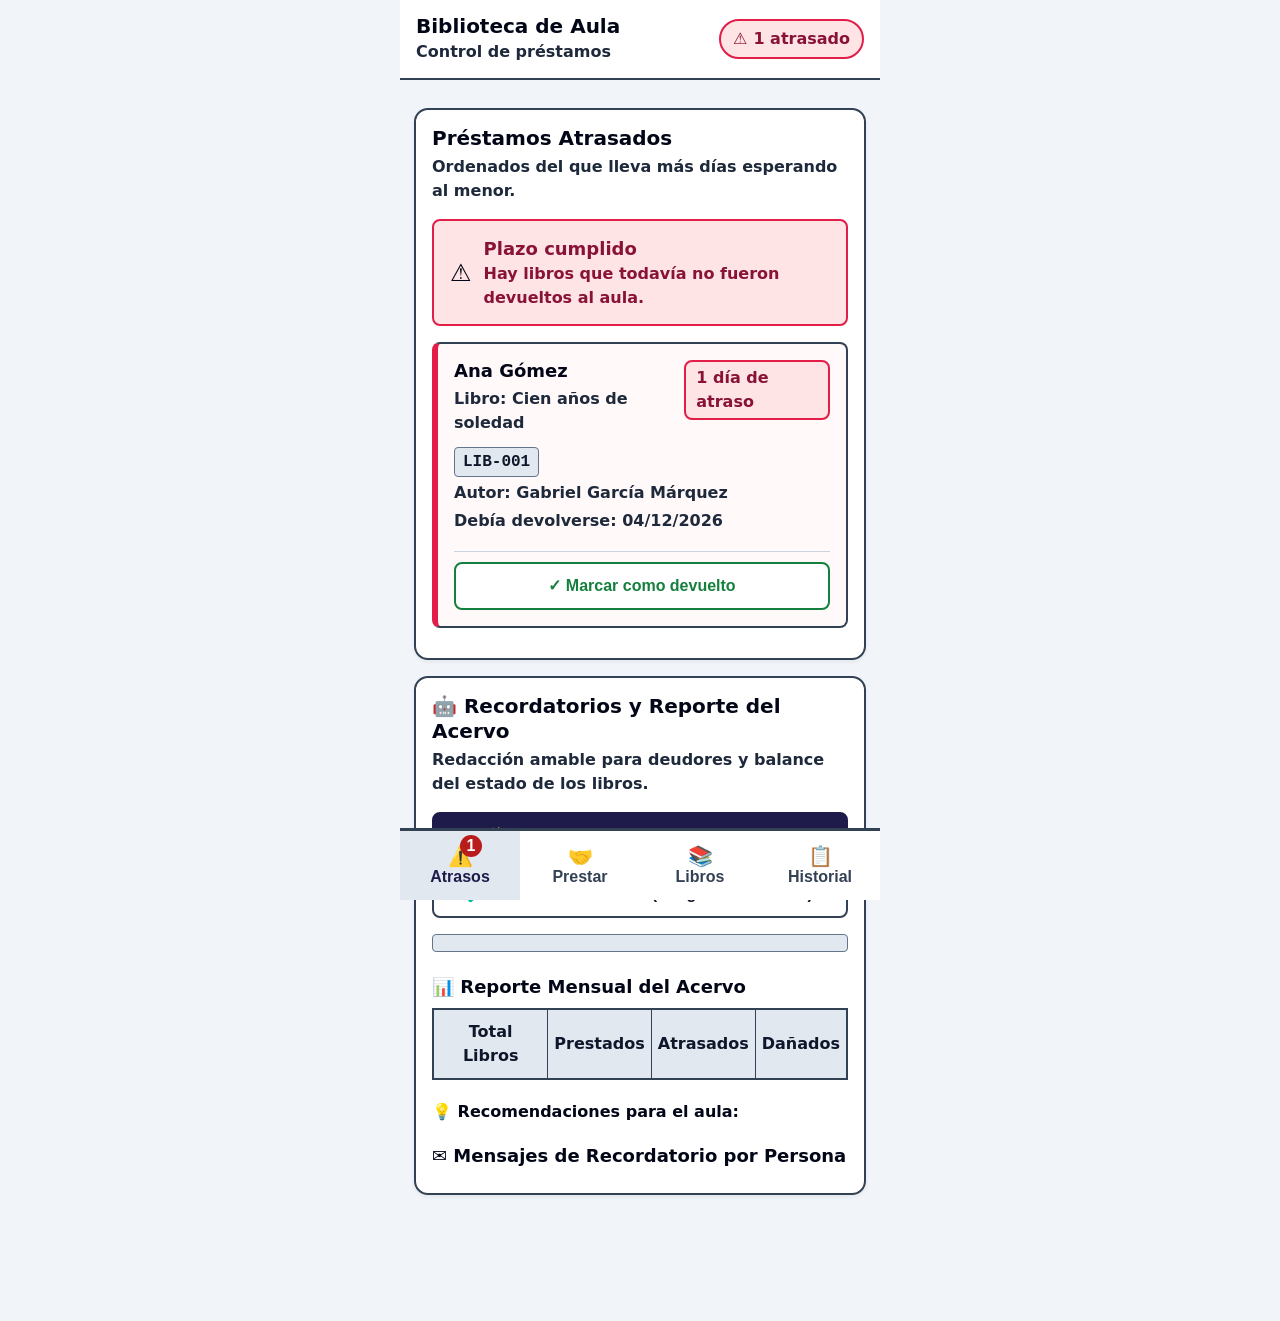
==== commit 24f69a2d: "feat: add AI-powered reports and reminders Implement integration with Google Gemini via a new Node.j" ====
--- a/index.html
+++ b/index.html
@@ -66,6 +66,62 @@
             <!-- Renderizado dinámicamente desde app.js -->
           </div>
         </div>
+
+        <!-- Sección de Recordatorios con IA y Reporte del Acervo -->
+        <div class="card" style="margin-top: 16px;">
+          <h3 class="card-title">🤖 Recordatorios y Reporte del Acervo</h3>
+          <p class="card-subtitle">Redacción amable para deudores y balance del estado de los libros.</p>
+
+          <div style="display: flex; flex-direction: column; gap: 10px; margin-bottom: 16px;">
+            <button type="button" class="btn btn-primary" id="btnGenerarIA">
+              ✨ Generar Recordatorios y Reporte (IA)
+            </button>
+            <button type="button" class="btn btn-secondary" id="btnCargarMockIA">
+              🧪 Ver Datos de Prueba (Sin gastar llamadas)
+            </button>
+          </div>
+
+          <!-- Contenedor del Reporte Consumido de Gemini -->
+          <div id="contenedorResultadoIA" class="hidden">
+            <!-- Estado / Origen de los datos -->
+            <div id="estadoOrigenIA" class="code-tag" style="margin-bottom: 14px; width: 100%; text-align: center; padding: 8px; font-weight: 700;"></div>
+
+            <!-- 1. Tabla del Reporte del Acervo -->
+            <div style="margin-bottom: 18px;">
+              <h4 style="font-size: 18px; font-weight: 800; margin-bottom: 8px;">📊 Reporte Mensual del Acervo</h4>
+              <div style="overflow-x: auto;">
+                <table class="report-table" id="tablaReporteAcervo">
+                  <thead>
+                    <tr>
+                      <th>Total Libros</th>
+                      <th>Prestados</th>
+                      <th>Atrasados</th>
+                      <th>Dañados</th>
+                    </tr>
+                  </thead>
+                  <tbody id="cuerpoTablaReporte">
+                    <!-- Filas dinámicas -->
+                  </tbody>
+                </table>
+              </div>
+
+              <div style="margin-top: 12px;">
+                <h5 style="font-size: 16px; font-weight: 800; margin-bottom: 6px;">💡 Recomendaciones para el aula:</h5>
+                <ul id="listaRecomendacionesIA" style="padding-left: 20px; font-size: 16px; font-weight: 600; line-height: 1.5;">
+                  <!-- Items dinámicos -->
+                </ul>
+              </div>
+            </div>
+
+            <!-- 2. Tarjetas de Recordatorios por Persona -->
+            <div>
+              <h4 style="font-size: 18px; font-weight: 800; margin-bottom: 8px;">✉️ Mensajes de Recordatorio por Persona</h4>
+              <div id="listaTarjetasRecordatorios">
+                <!-- Tarjetas dinámicas -->
+              </div>
+            </div>
+          </div>
+        </div>
       </section>
 
       <!-- ==========================================
@@ -99,6 +155,7 @@
                 class="form-input" 
                 placeholder="Ejemplo: Ana Gómez" 
                 required 
+                maxlength="80"
                 autocomplete="off"
               >
             </div>
@@ -169,6 +226,7 @@
                   class="form-input" 
                   placeholder="Ejemplo: LIB-001" 
                   required 
+                  maxlength="20"
                   autocomplete="off"
                 >
               </div>
@@ -195,6 +253,7 @@
                 class="form-input" 
                 placeholder="Ejemplo: Cien años de soledad" 
                 required 
+                maxlength="120"
                 autocomplete="off"
               >
             </div>
@@ -209,6 +268,7 @@
                 class="form-input" 
                 placeholder="Ejemplo: Gabriel García Márquez" 
                 required 
+                maxlength="80"
                 autocomplete="off"
               >
             </div>
--- a/style.css
+++ b/style.css
@@ -431,6 +431,8 @@
   font-weight: 800;
   color: var(--text-main);
   line-height: 1.25;
+  word-break: break-word;
+  overflow-wrap: anywhere;
 }
 
 .item-badge-danger {
@@ -492,6 +494,35 @@
   background-color: var(--error-bg);
   color: var(--error-text);
   border: 2px solid var(--error-border);
+}
+
+/* Tabla del Reporte del Acervo */
+.report-table {
+  width: 100%;
+  border-collapse: collapse;
+  font-size: 16px;
+  border: 2px solid var(--border-strong);
+  background-color: #ffffff;
+  margin-bottom: 8px;
+}
+
+.report-table th, .report-table td {
+  border: 1px solid var(--border-strong);
+  padding: 10px 6px;
+  text-align: center;
+  font-size: 16px;
+  font-weight: 700;
+}
+
+.report-table th {
+  background-color: #e2e8f0;
+  font-weight: 800;
+  color: #0f172a;
+}
+
+.report-table td {
+  font-variant-numeric: tabular-nums;
+  font-size: 18px;
 }
 
 .item-actions {
